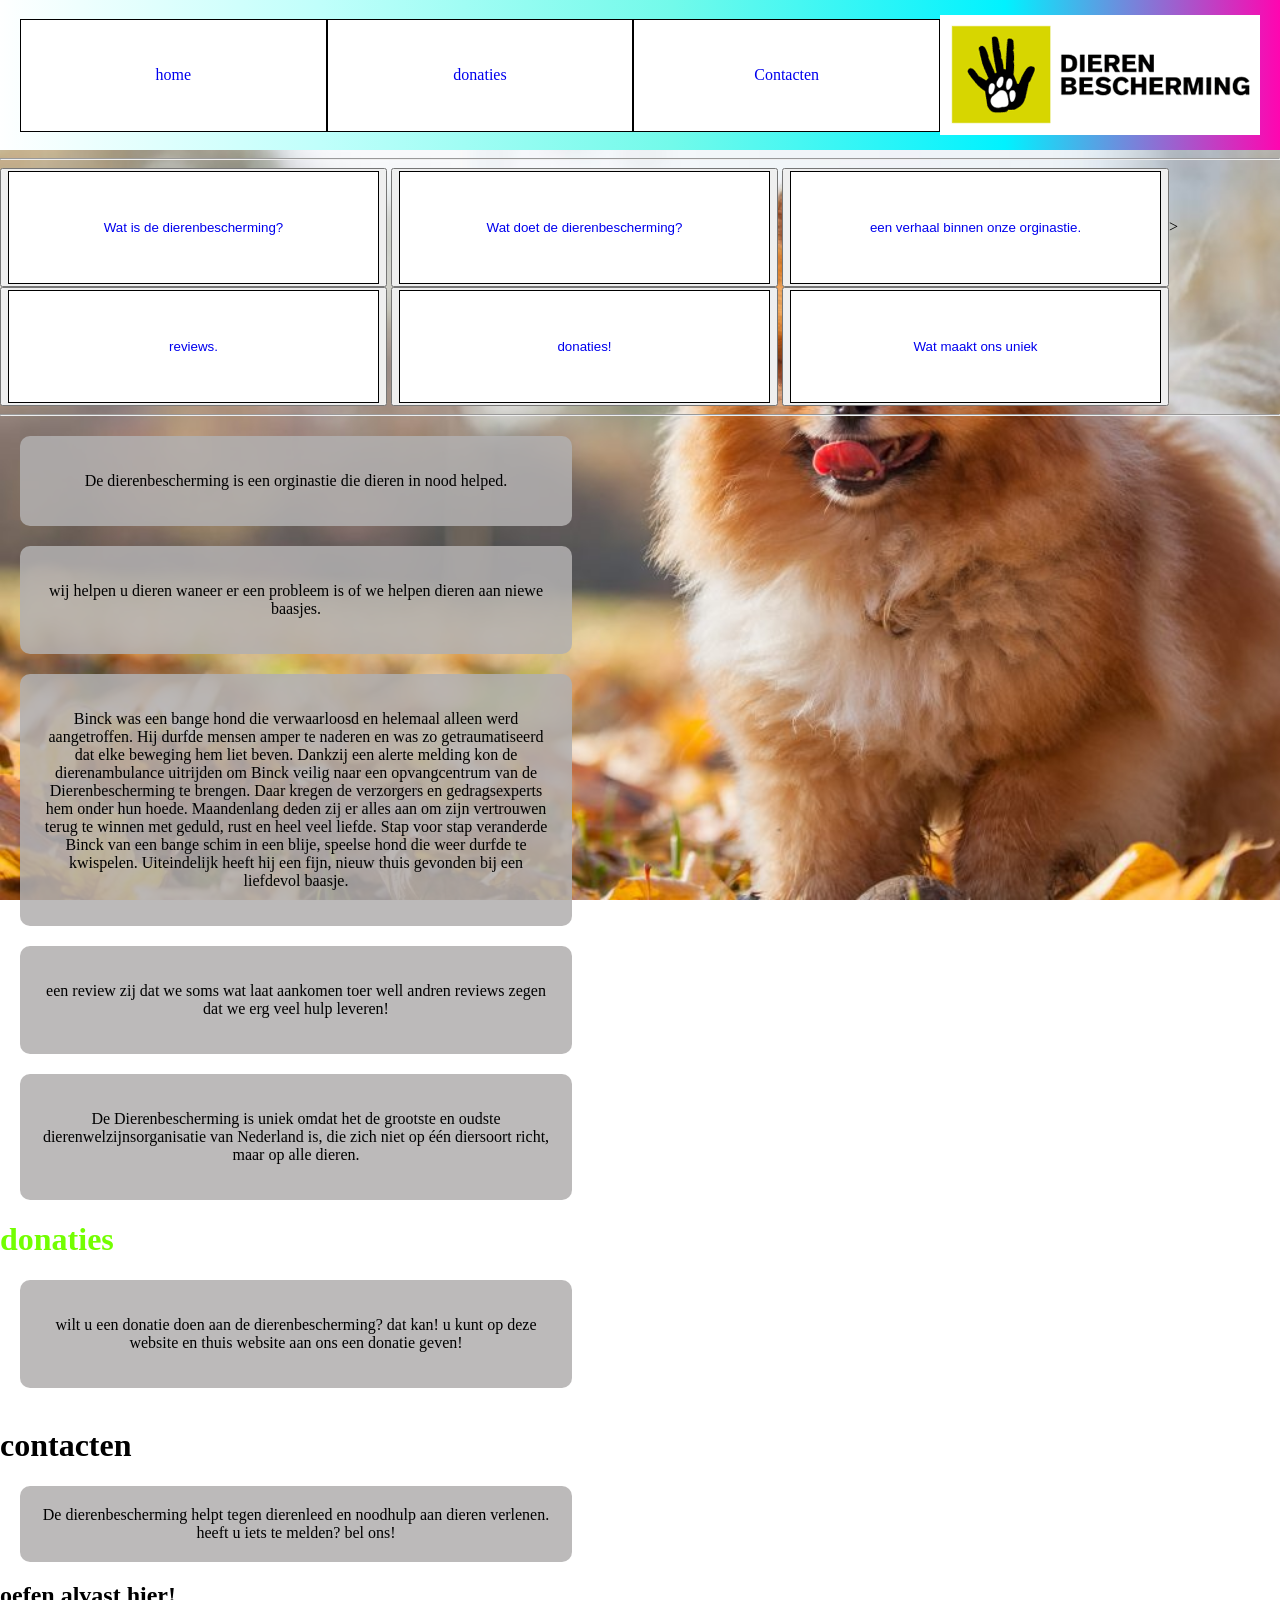
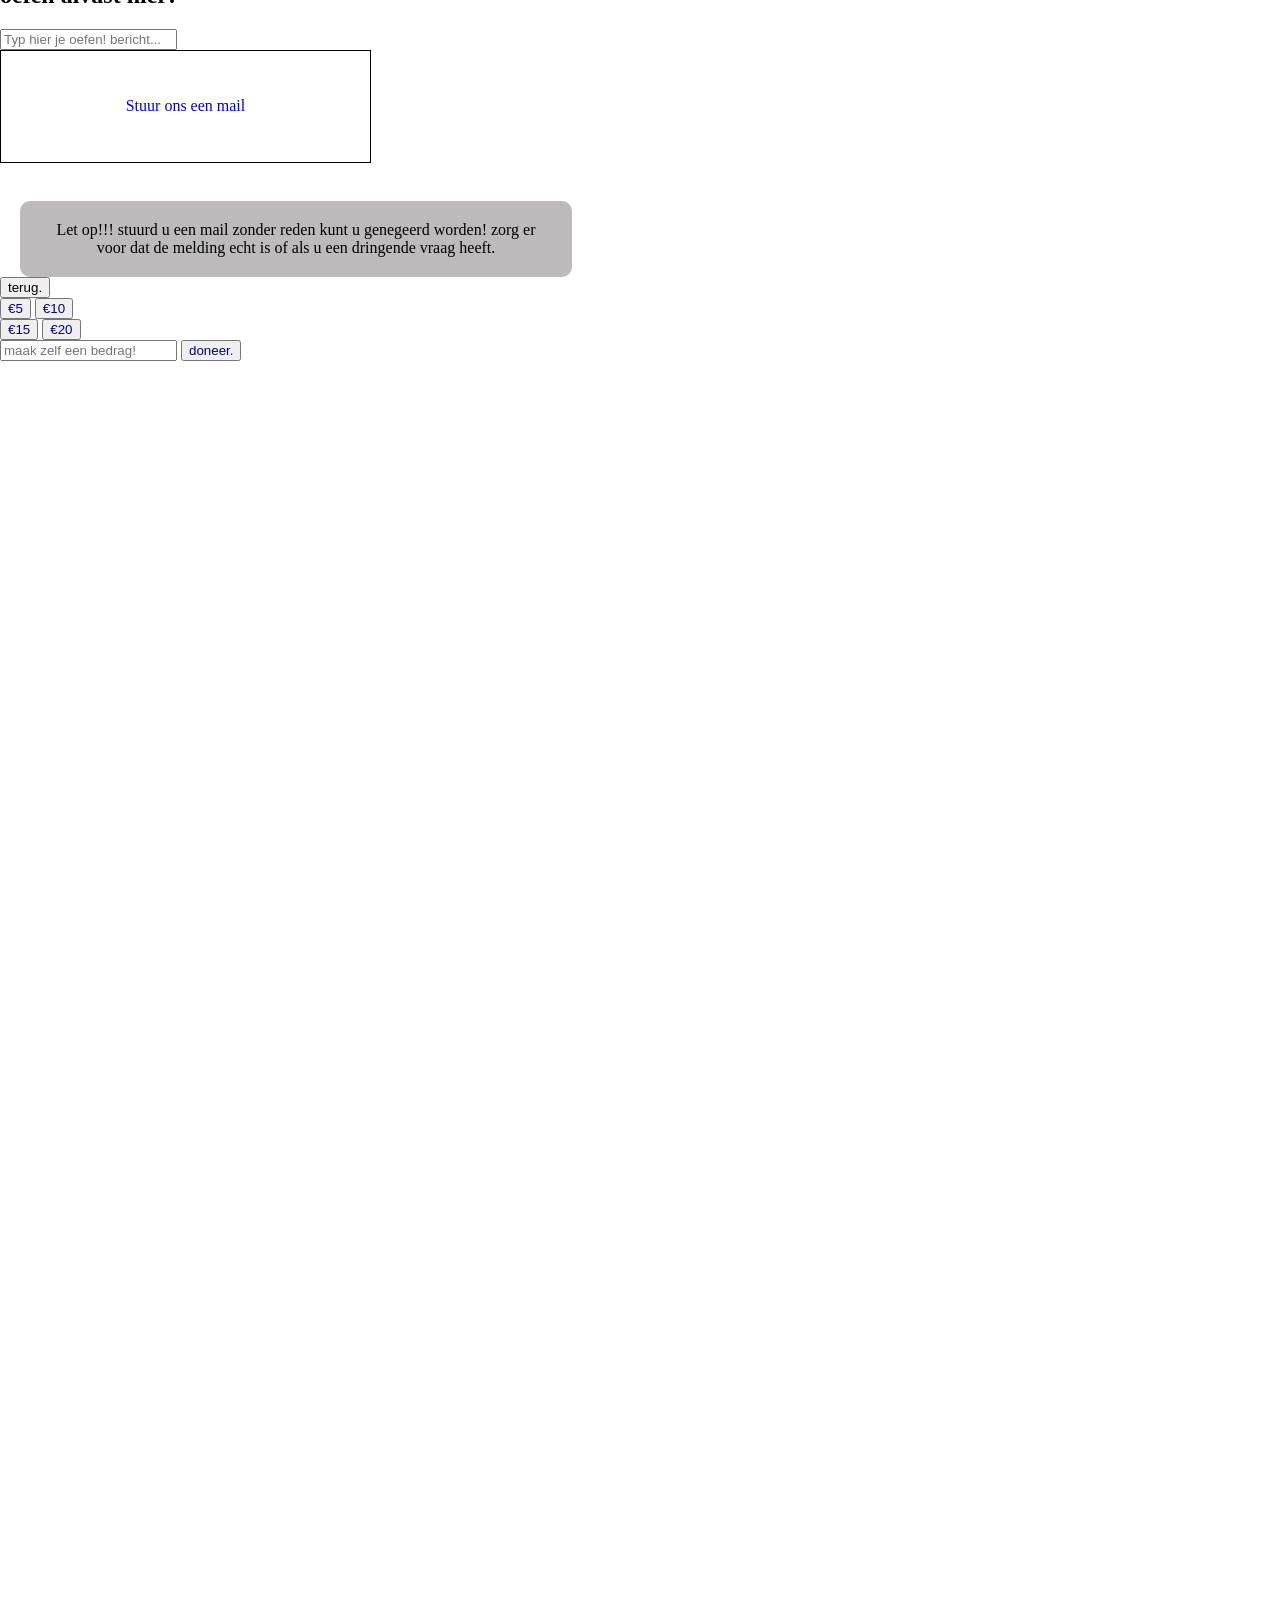
==== index.html @ 6f96d88d "one pager" ====
<!DOCTYPE html>
<html lang="en">

<head>
    <meta charset="UTF-8">
    <meta name="viewport" content="width=device-width, initial-scale=1.0">
    <title>Goededoel</title>
    <link rel="icon" type="image/x-icon" href="/pictures/logotje.jpg">
    <link rel="stylesheet" href="style.css">

</head>



<body>
    <header>

        <div>
            <header class="header_side">
        <a href="index.html">home</a>
        <a href="index3.html">donaties</a>
        <a href="index2.html">Contacten</a>

            <img src="pictures/dierBes.png" alt="een foto van de dierenbescherming">
        </div>
        <hr>
        <button><a href="#item2">Wat is de dierenbescherming?</a></button>
        <button><a href="#item3">Wat doet de dierenbescherming?</a></button>
        <button><a href="#item4">een verhaal binnen onze orginastie.</a></button>>
        <button><a href="#item5">reviews.</a></button>
        <button><a href="#item6">donaties!</a></button>
        <button><a href="#item7">Wat maakt ons uniek</a></button>
    </header>
       
    </header>
        <hr>
        <main>
            <div class="box">
                <p id="item2">De dierenbescherming is een orginastie die dieren in nood helped.
                </p>
            </div>

            <div class="box">
                <p id="item3">wij helpen u dieren waneer er een probleem is of we helpen dieren aan niewe baasjes.
                </p>
            </div>

            <div class="box">
                <p id="item4">Binck was een bange hond die verwaarloosd en helemaal alleen werd aangetroffen. Hij durfde
                    mensen amper te naderen en was zo getraumatiseerd dat elke beweging hem liet beven.
                    Dankzij een alerte melding kon de dierenambulance uitrijden om Binck veilig naar een opvangcentrum
                    van de Dierenbescherming te brengen. Daar kregen de verzorgers en gedragsexperts hem onder hun
                    hoede. Maandenlang deden zij er alles aan om zijn vertrouwen terug te winnen met geduld, rust en
                    heel veel liefde. Stap voor stap veranderde Binck van een bange schim in een blije, speelse hond die
                    weer durfde te kwispelen. Uiteindelijk heeft hij een fijn, nieuw thuis gevonden bij een liefdevol
                    baasje.
                </p>
            </div>

            <div class="box">
                <p id="item5"> een review zij dat we soms wat laat aankomen toer well andren reviews zegen dat we erg
                    veel hulp leveren!
                </p>
            </div>

            <div class="box">
                <p id="item7">De Dierenbescherming is uniek omdat het de grootste en oudste dierenwelzijnsorganisatie
                    van Nederland is, die zich niet op één diersoort richt, maar op alle dieren.
                </p>
            </div>

            <h1 id="item6">donaties</h1>
            <div class="box">
                <p>wilt u een donatie doen aan de dierenbescherming? dat kan! u kunt op deze website en thuis website
                    aan ons een donatie geven!</p>

            </div>
            <br>
               <h1>contacten</h1>
    <div>
        <p class="box">De dierenbescherming helpt tegen dierenleed en noodhulp aan dieren verlenen. heeft u iets te
            melden? bel ons!</p>
    </div>
    <div class="container">
        <h2>oefen alvast hier!</h2>

        <!-- Dit is de box waarin getypt kan worden -->
        <input type="text" id="mijnInput" placeholder="Typ hier je oefen! bericht...">

        <a href="mailto:joukebos003@gmail.com.nl">Stuur ons een mail</a>
        <br>
        <div>
            <p class="box">Let op!!! stuurd u een mail zonder reden kunt u genegeerd worden! zorg er voor dat de melding
                echt is of als u een dringende vraag heeft.</p>
        </div>
        <button onclick="window.location.href='index.html'">
            terug.
        </button>
    <br>
            <div>
                <button id="button6" onclick="window.location.href='index3.html'">
                    €5
                </button>
                <button id="button6" onclick="window.location.href='index3.html'">
                    €10
                </button>
                <br>
                <button id="button6" onclick="window.location.href='index3.html'">
                    €15
                </button>
                <button id="button6" onclick="window.location.href='index3.html'">
                    €20
                </button>
                <br>
                <input type="text" id="mijnInput" placeholder="maak zelf een bedrag!">
                <button id="button6" onclick="window.location.href='index3.html'">
                    doneer.
                </button>
            </div>
            
        </main>

        <footer>
            
        </footer>
</body>

</html>
---- style.css ----
#item1 {
    color: rgba(48, 146, 232, 0.647);
}

html {
    scroll-behavior: smooth;
    scroll-margin-top: 1500px;

}

body {
    margin: 0;
    min-height: 250vh;
    background-image: url('pictures/achtergrond.jpg');
    background-repeat: no-repeat;
    background-attachment: fixed;
    background-size: cover;
}


#b2 {
    color: rosybrown
}

.highlight {
    background-color: rgb(187, 187, 92);
    color: (48, 146, 232, 0.647);
}

.box {
    width: 40%;
    height: 2%;
    background-color: rgba(178, 176, 176, 0.866);
    padding: 20px;
    margin: 20px 20px 0px 20px;
    text-align: center;
    border-radius: 10px
}



a {
    text-decoration: none;
}

a:visited {
    color: black;
}

#item2 {
    color: rgb(0, 0, 0);
}

#item2 {
    text-decoration: none;
}

item2:visited {
    color: black;
}

#wat_is {
    color: black;
}

#item3 {
    color: black;
}

#item3 {
    text-decoration: none;
}

item3:visited {
    color: black;
}

#item4 {
    color: black;
}

#item4 {
    text-decoration: none;
}

item4:visited {
    color: black;
}

#item5 {
    color: black;
}

#item5 {
    text-decoration: none;
}

item5:visited {
    color: black;
}

#item6 {
    color: rgb(115, 255, 0);
}

#item6 {
    text-decoration: none;
}

item6:visited {
    color: rgb(3, 3, 3);
}

#button6 {
    color: rgb(3, 1, 134);
}

#button6 {
    text-decoration: none;
}

button6:visited {
    color: rgb(94, 168, 20);
}

#item7 {
    color: black;
}

#item7 {
    text-decoration: none;
}

item7:visited {
    color: black;
}

html {
    scroll-behavior: smooth;
    scroll-margin-top: 1500px;

}

a {
    display: flex;
    width: 349px;
    height: 91px;
    padding: 10px 10px;
    flex-direction: column;
    justify-content: center;
    align-items: center;
    gap: 10px;
    border: 1px solid #000;
    background: #FFF;
}

body {
    margin: 0;
    min-height: 400vh;
}

button:hover {
    background-color: yellow;
}


.box2 {
    width: 20%;
    height: 2%;
    background-color: rgba(178, 176, 176, 0.866);
    padding: 20px;
    margin: 20px 20px 0px 20px;
    text-align: center;
    border-radius: 10px
}

#donatie1 {
    color: rgb(0, 0, 0);
}

#donatie1 {
    text-decoration: none;
}

donatie1:visited {
    color: black;
}

.header_side {
  background: linear-gradient(90deg, #feffff 0%, #c0fffb 25%, #72faea 52.52%, #00f2ff 78.52%, #ff05b0 100%);
  padding: 15px 20px;
  display: flex;
  justify-content: space-between;
  align-items: center;
}
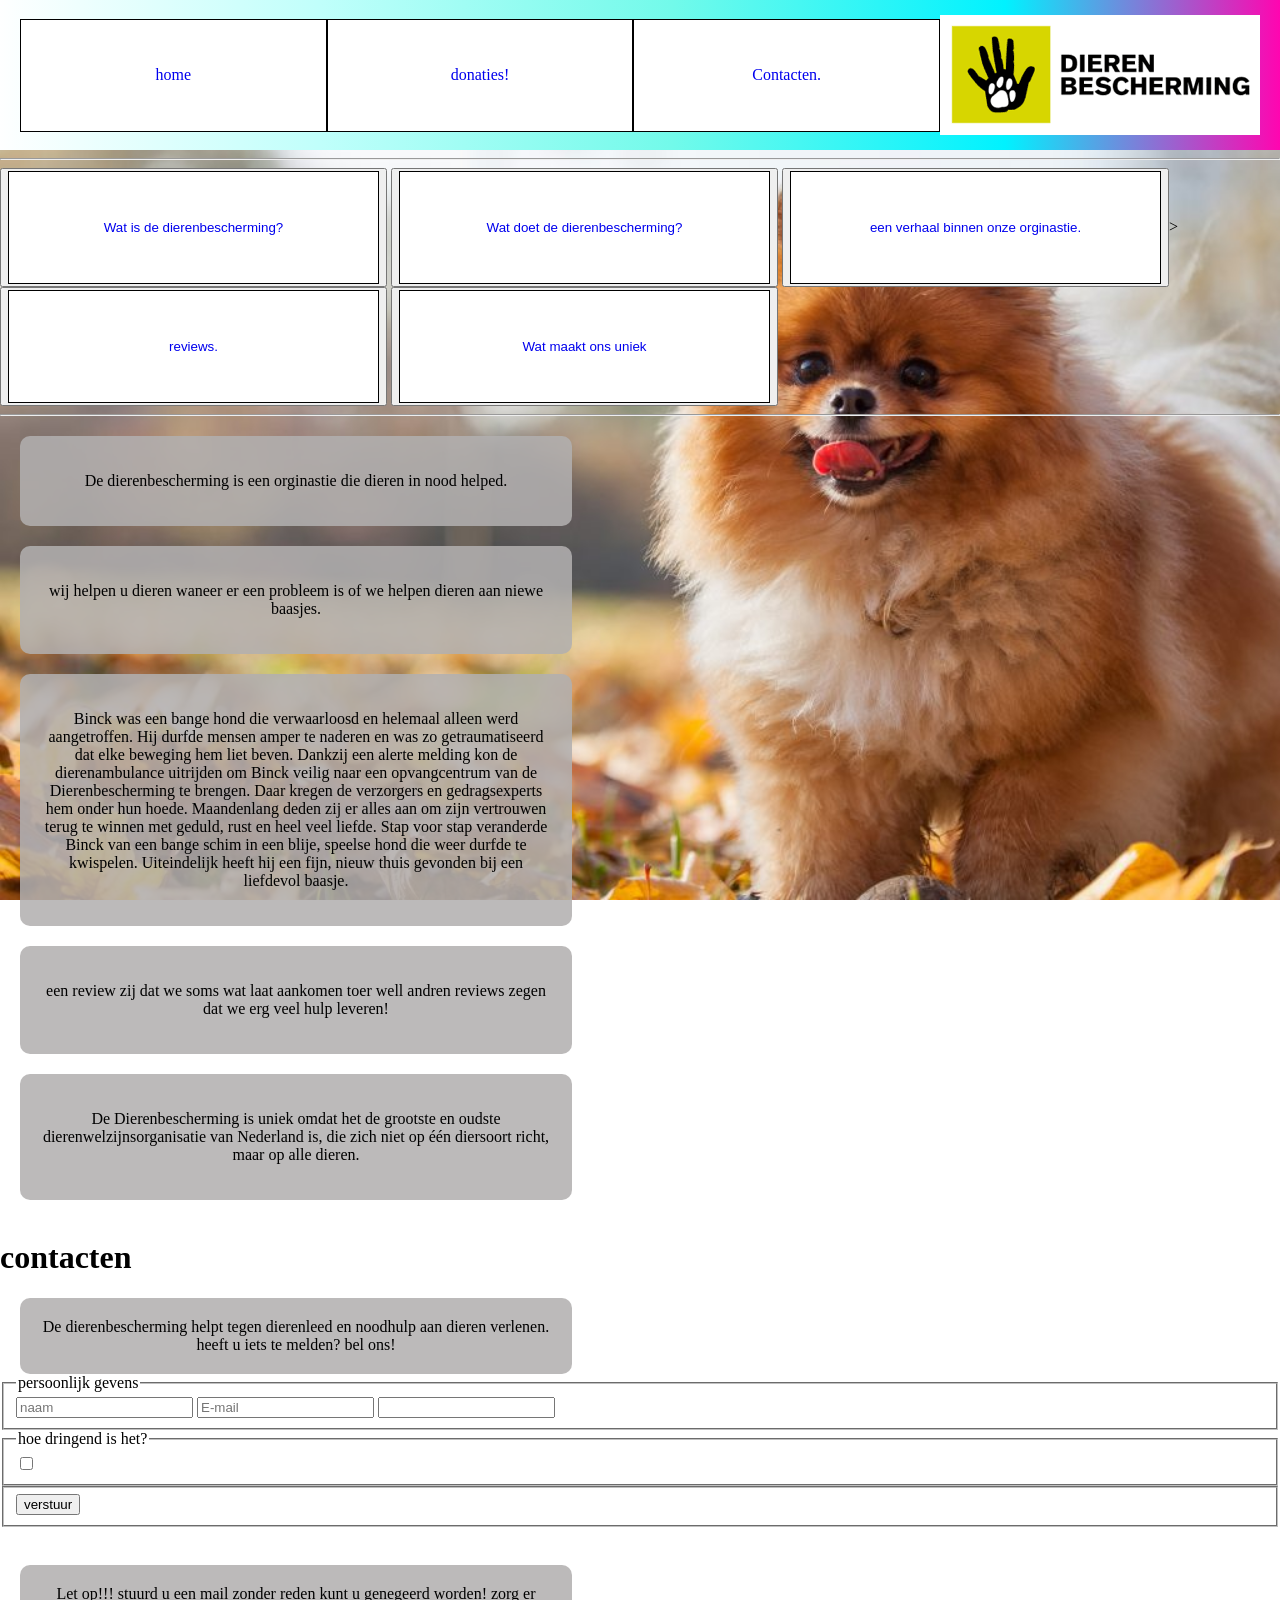
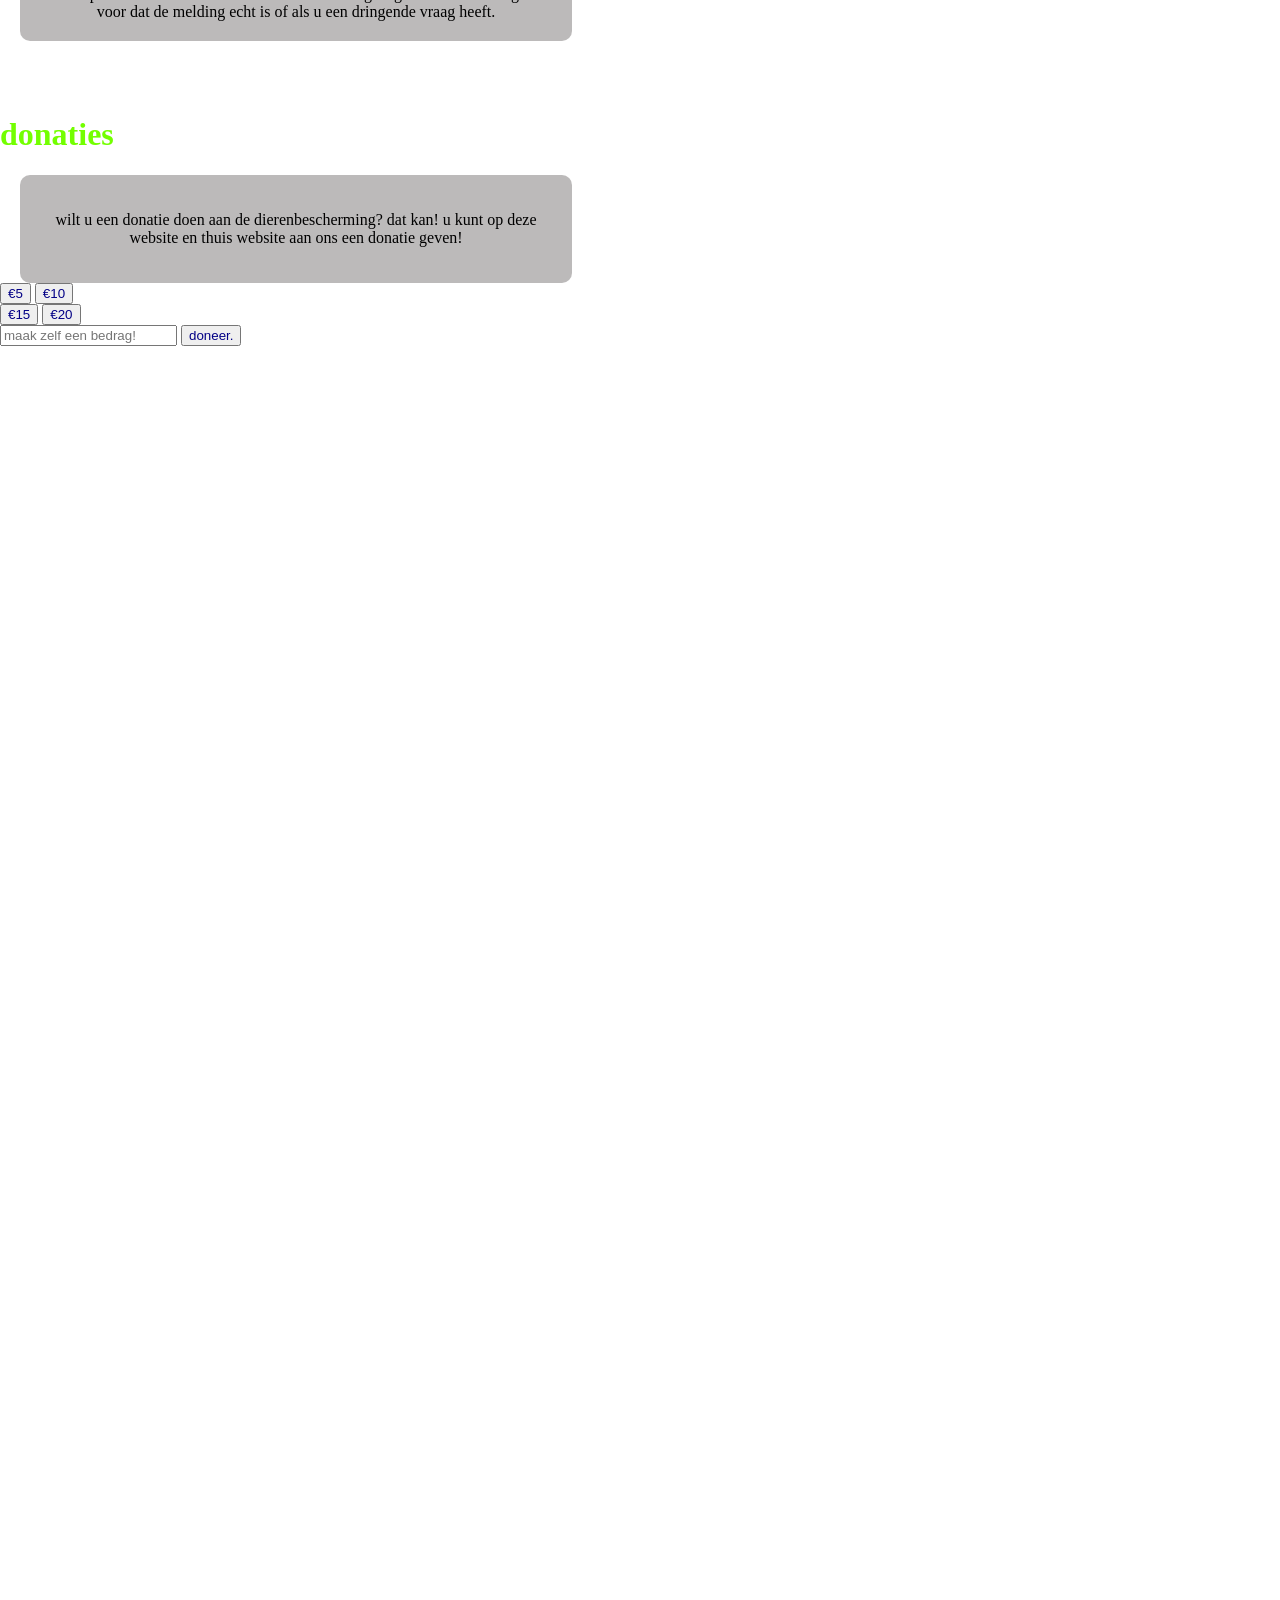
==== commit 67014ba5: "one pager met conacten goed" ====
--- a/index.html
+++ b/index.html
@@ -18,8 +18,8 @@
         <div>
             <header class="header_side">
         <a href="index.html">home</a>
-        <a href="index3.html">donaties</a>
-        <a href="index2.html">Contacten</a>
+     <a href="#item6">donaties!</a>
+           <a href="#item8">Contacten.</a>
 
             <img src="pictures/dierBes.png" alt="een foto van de dierenbescherming">
         </div>
@@ -28,7 +28,8 @@
         <button><a href="#item3">Wat doet de dierenbescherming?</a></button>
         <button><a href="#item4">een verhaal binnen onze orginastie.</a></button>>
         <button><a href="#item5">reviews.</a></button>
-        <button><a href="#item6">donaties!</a></button>
+  
+       
         <button><a href="#item7">Wat maakt ons uniek</a></button>
     </header>
        
@@ -69,34 +70,46 @@
                 </p>
             </div>
 
-            <h1 id="item6">donaties</h1>
-            <div class="box">
-                <p>wilt u een donatie doen aan de dierenbescherming? dat kan! u kunt op deze website en thuis website
-                    aan ons een donatie geven!</p>
-
-            </div>
+  
             <br>
                <h1>contacten</h1>
     <div>
         <p class="box">De dierenbescherming helpt tegen dierenleed en noodhulp aan dieren verlenen. heeft u iets te
             melden? bel ons!</p>
     </div>
-    <div class="container">
-        <h2>oefen alvast hier!</h2>
 
         <!-- Dit is de box waarin getypt kan worden -->
-        <input type="text" id="mijnInput" placeholder="Typ hier je oefen! bericht...">
-
-        <a href="mailto:joukebos003@gmail.com.nl">Stuur ons een mail</a>
+       <form action="2010joukebos@gmail.com" method="post">
+            <fieldset id="item8">
+                <legend>persoonlijk gevens</legend>
+                <label for="name"></label>
+                <input type="name" name="username" placeholder="naam" required>
+            <input type="email" name="email" placeholder="E-mail" required>
+                 <input type="text">
+            </fieldset>
+            <fieldset>
+                <legend>hoe dringend is het?</legend>
+                <input type="checkbox">
+            </fieldset>
+            <fieldset>
+            <input type="submit" value="verstuur">
+            </fieldset>
+        </form>
         <br>
         <div>
             <p class="box">Let op!!! stuurd u een mail zonder reden kunt u genegeerd worden! zorg er voor dat de melding
                 echt is of als u een dringende vraag heeft.</p>
         </div>
-        <button onclick="window.location.href='index.html'">
-            terug.
-        </button>
     <br>
+    <br>
+    <br>
+
+              <h1 id="item6">donaties</h1>
+            <div class="box">
+                <p>wilt u een donatie doen aan de dierenbescherming? dat kan! u kunt op deze website en thuis website
+                    aan ons een donatie geven!</p>
+
+            </div>
             <div>
                 <button id="button6" onclick="window.location.href='index3.html'">
                     €5
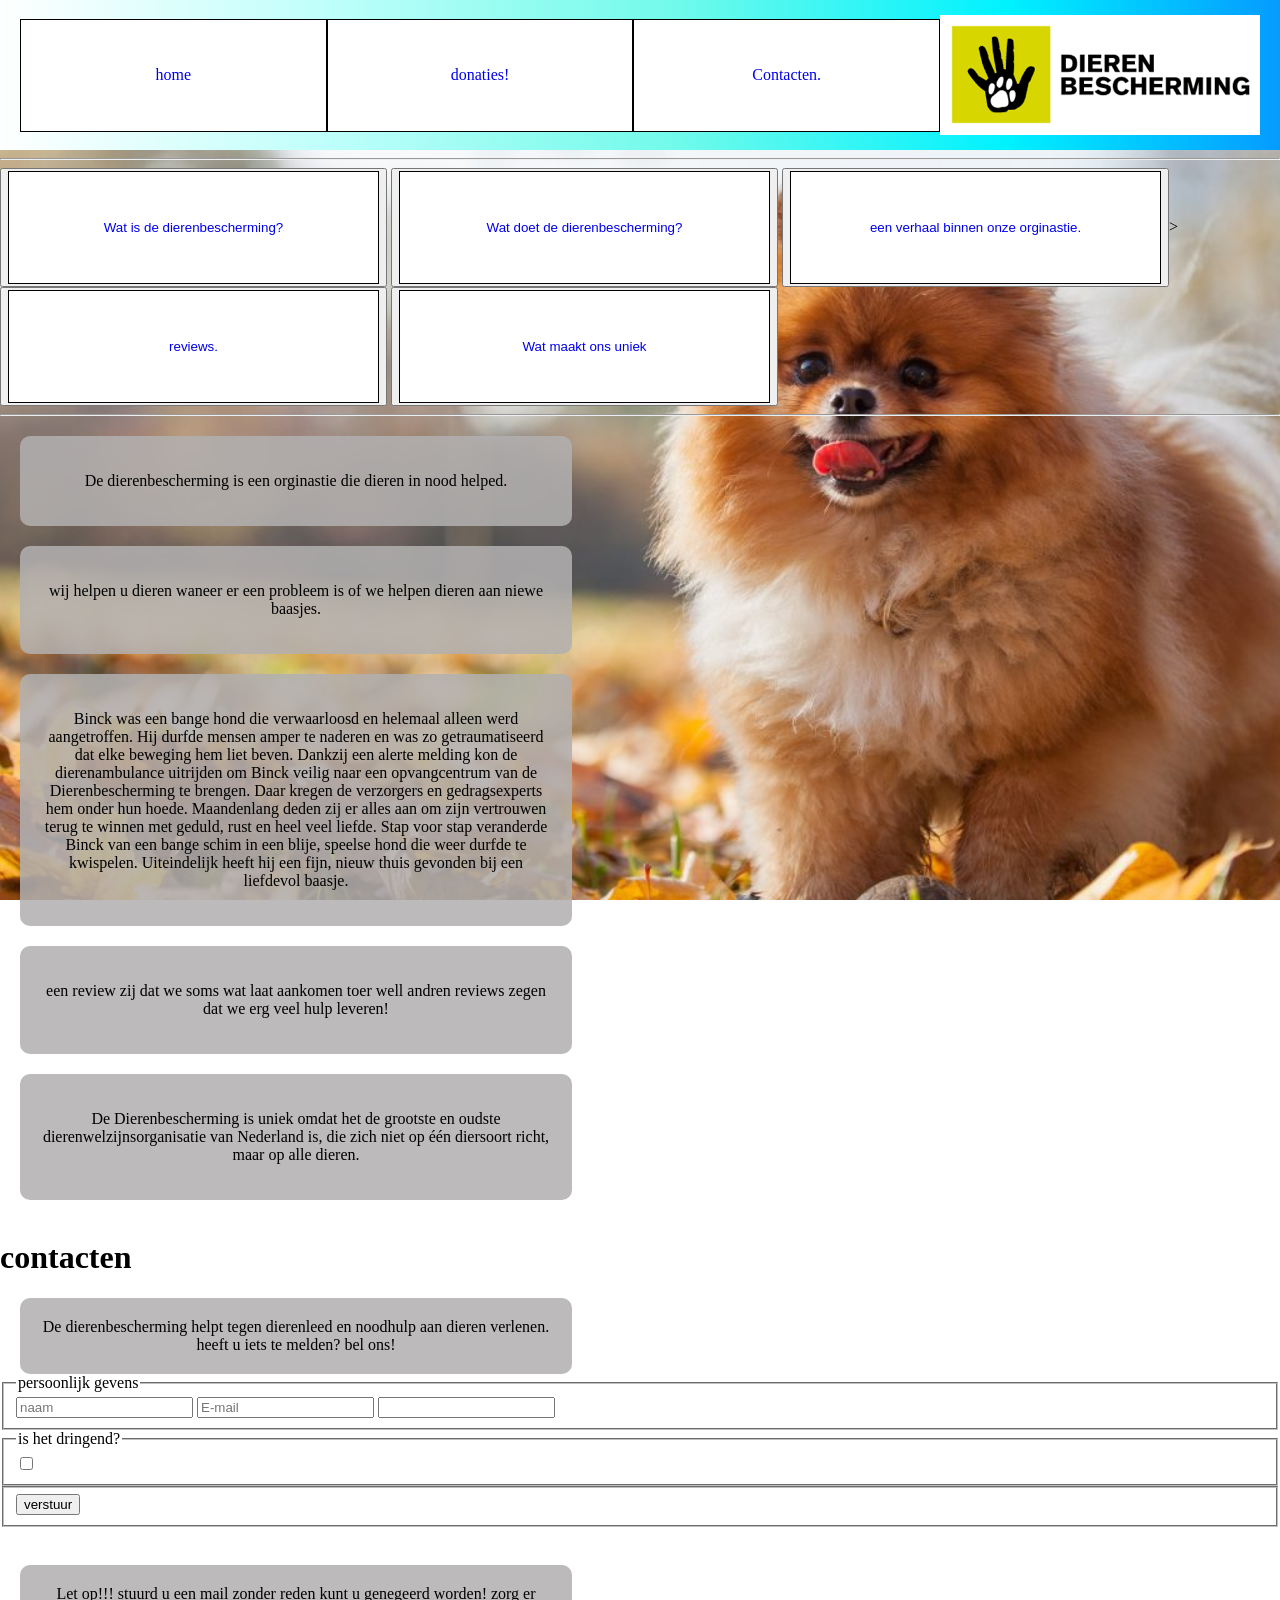
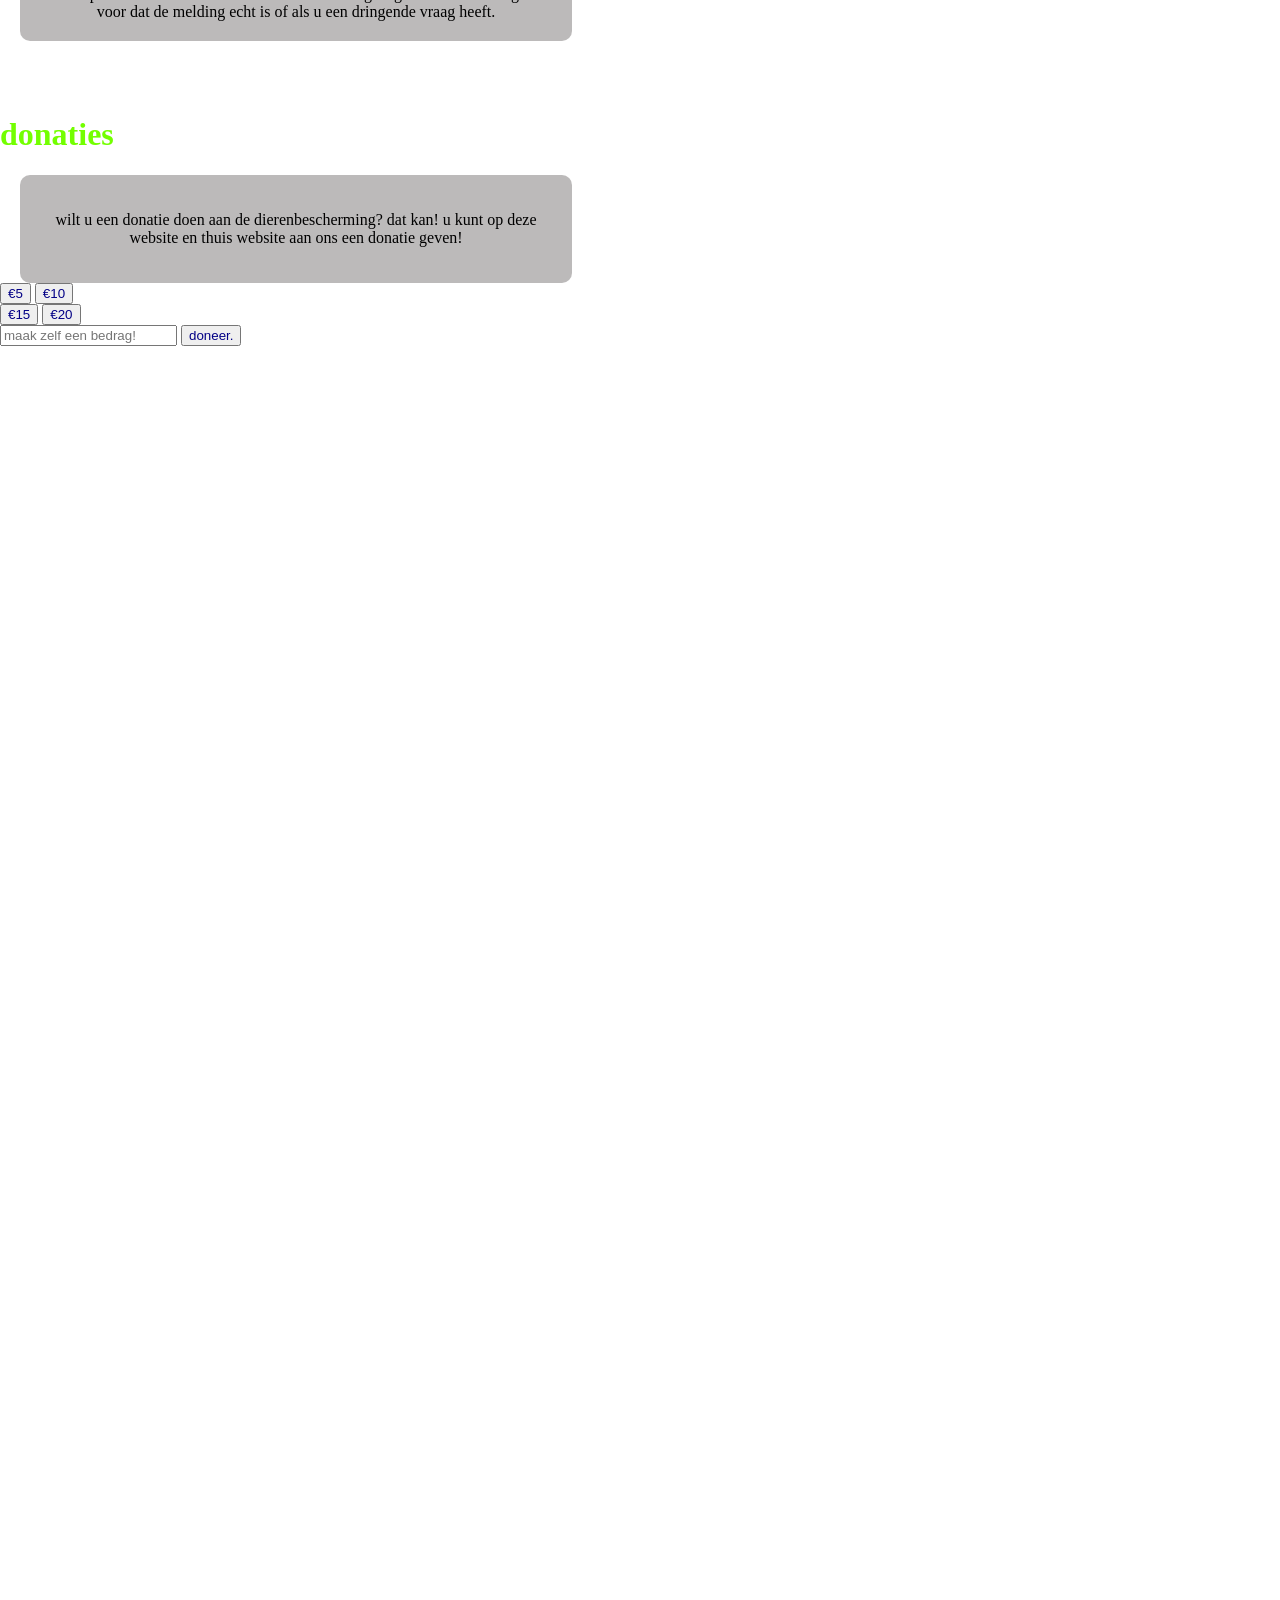
==== commit 49e5ed45: "One pager fixed dat je naar contacen kan na doneren" ====
--- a/index.html
+++ b/index.html
@@ -88,7 +88,7 @@
                  <input type="text">
             </fieldset>
             <fieldset>
-                <legend>hoe dringend is het?</legend>
+                <legend>is het dringend?</legend>
                 <input type="checkbox">
             </fieldset>
             <fieldset>
--- a/style.css
+++ b/style.css
@@ -187,7 +187,7 @@
 }
 
 .header_side {
-  background: linear-gradient(90deg, #feffff 0%, #c0fffb 25%, #72faea 52.52%, #00f2ff 78.52%, #ff05b0 100%);
+  background: linear-gradient(90deg, #feffff 0%, #c0fffb 25%, #72faea 52.52%, #00f2ff 78.52%, #059bff 100%);
   padding: 15px 20px;
   display: flex;
   justify-content: space-between;
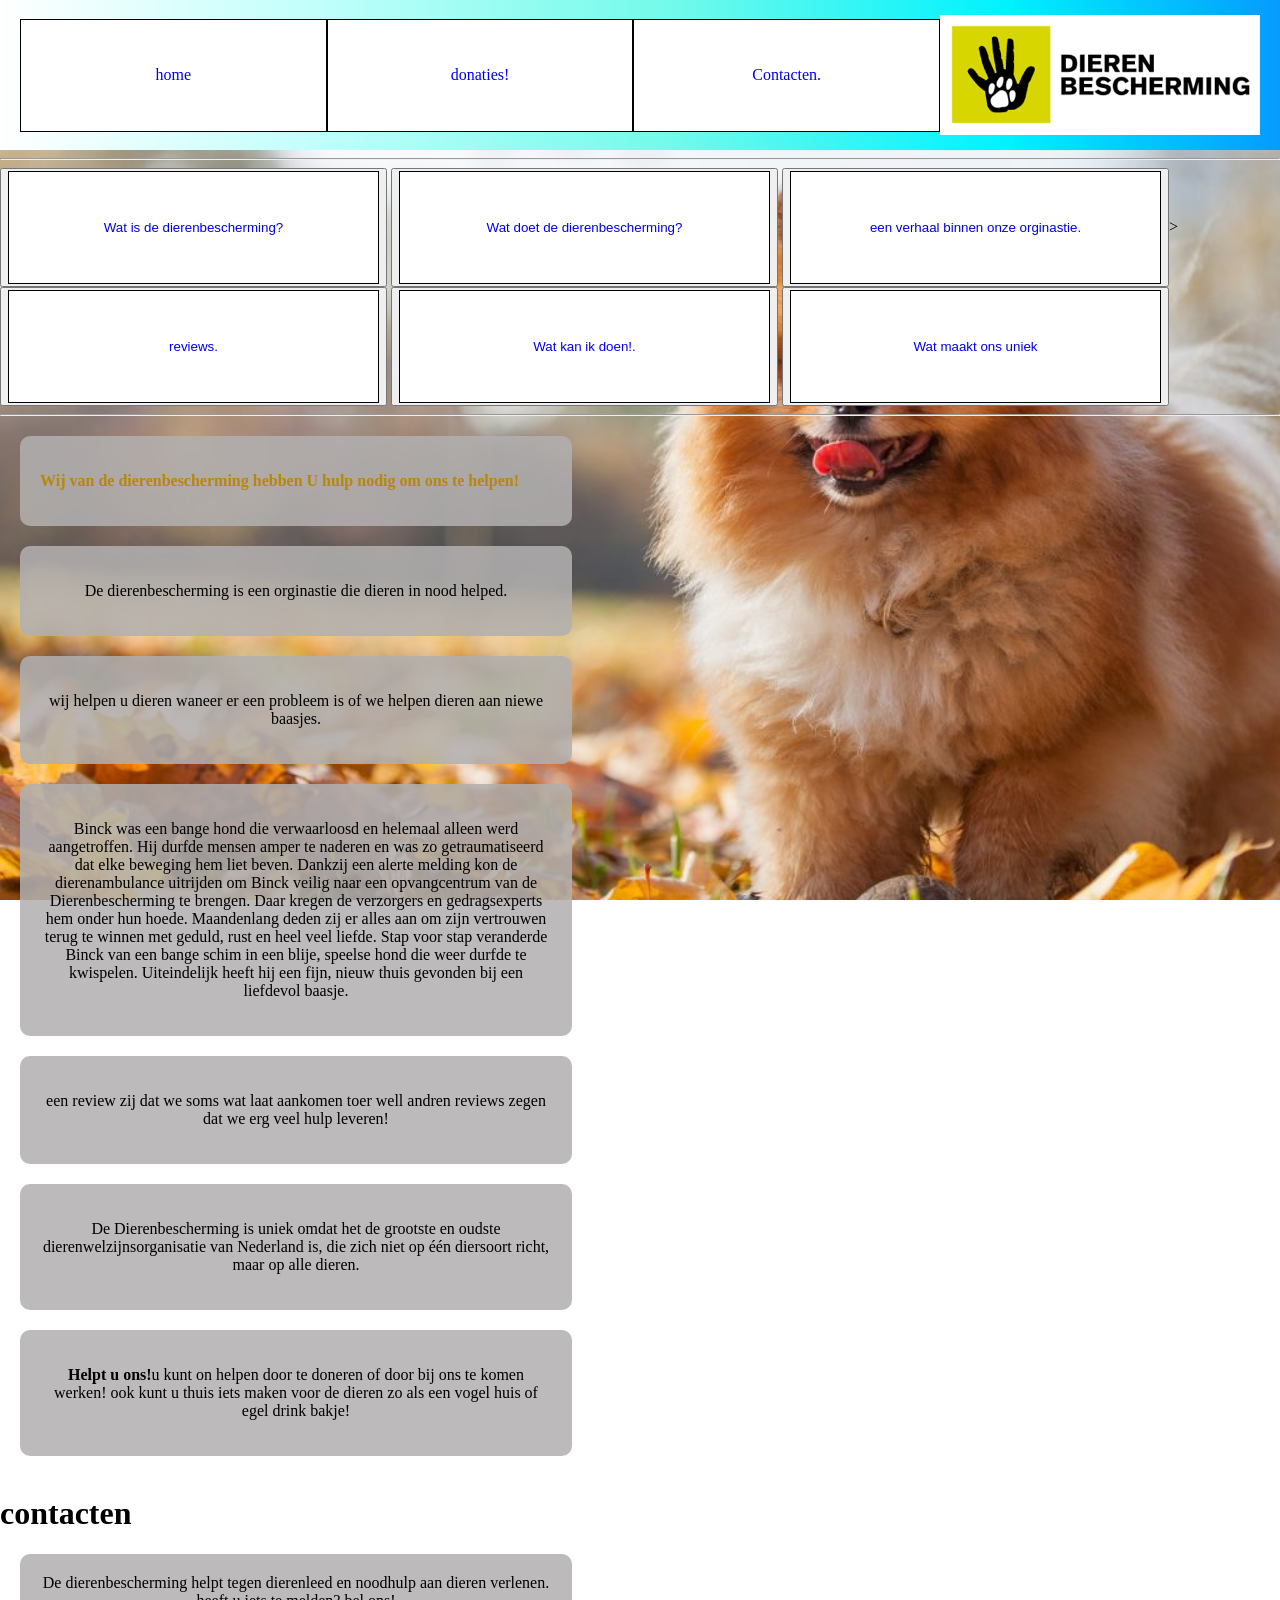
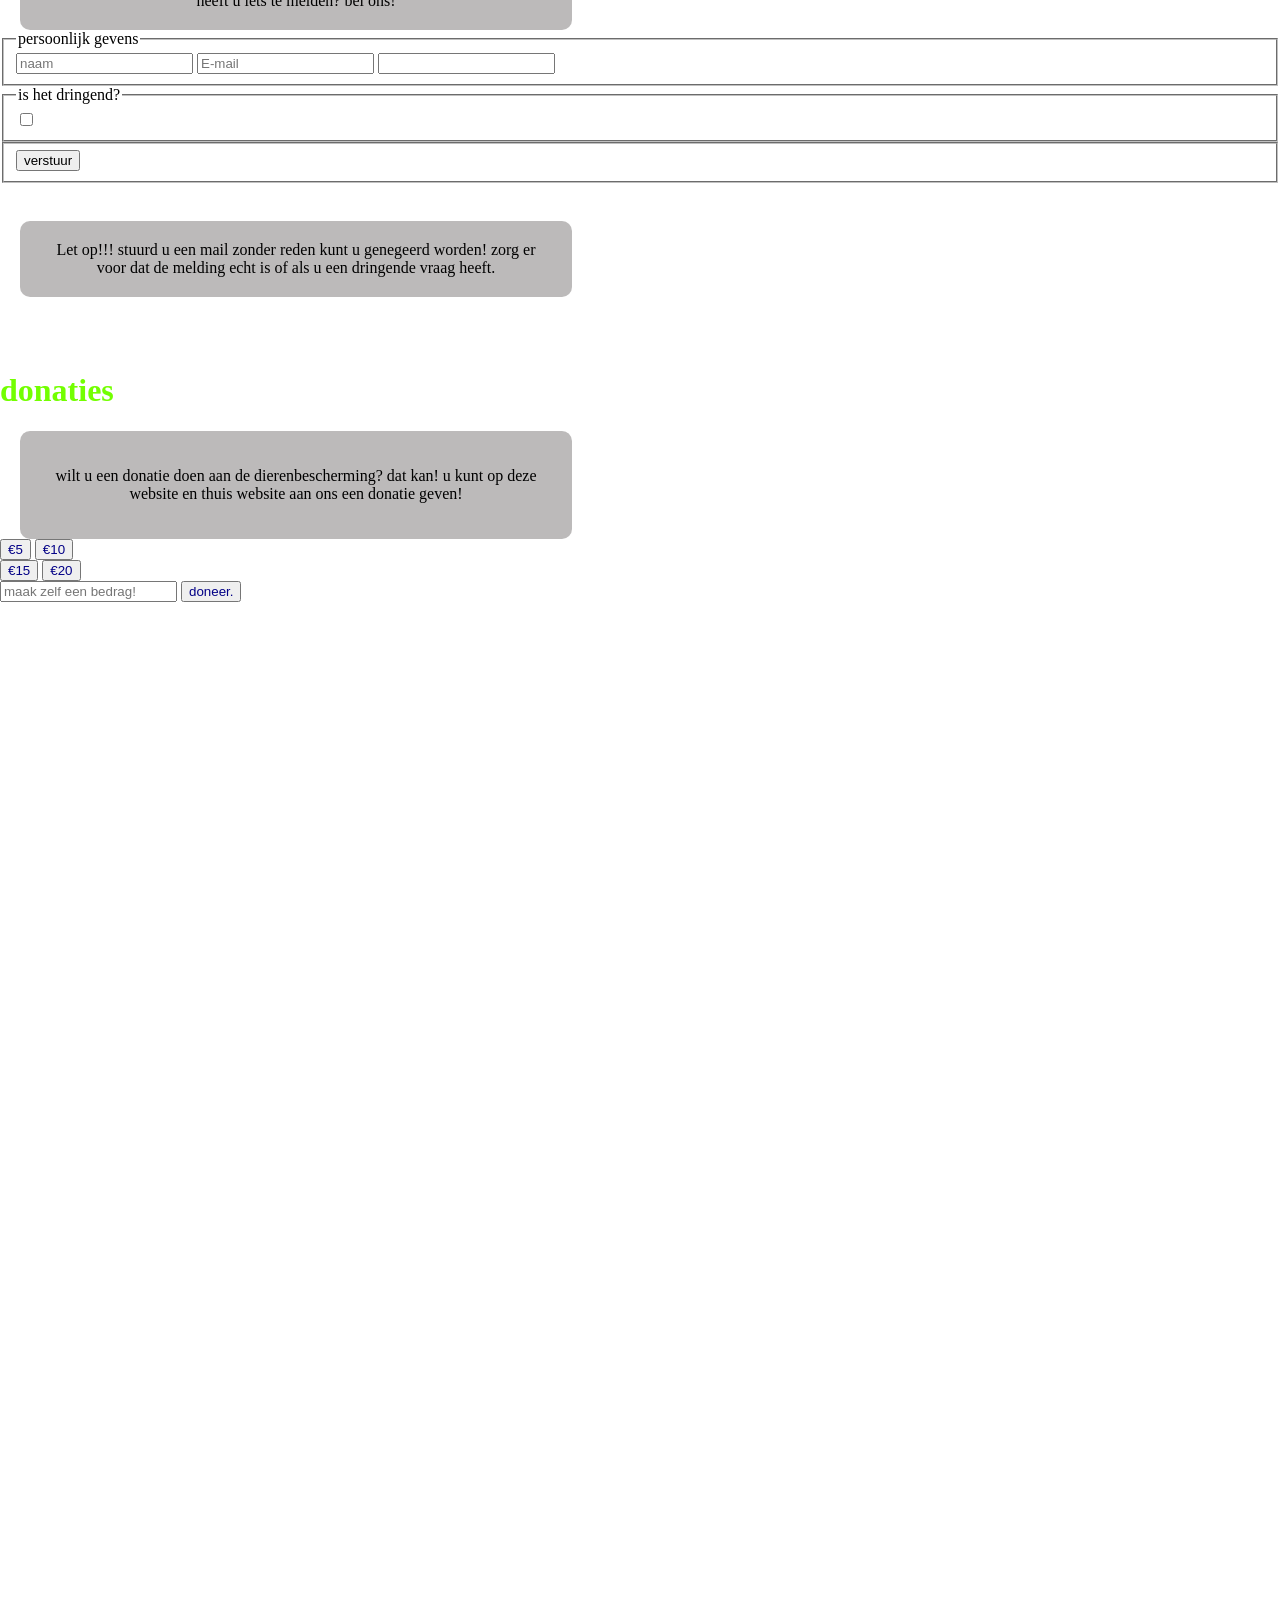
==== commit e98a4346: "meer inof over hoe iemand kan helpen" ====
--- a/index.html
+++ b/index.html
@@ -28,14 +28,19 @@
         <button><a href="#item3">Wat doet de dierenbescherming?</a></button>
         <button><a href="#item4">een verhaal binnen onze orginastie.</a></button>>
         <button><a href="#item5">reviews.</a></button>
-  
+         <button><a href="#item8">Wat kan ik doen!.</a></button>
        
         <button><a href="#item7">Wat maakt ons uniek</a></button>
     </header>
        
-    </header>
         <hr>
         <main>
+
+    <div class="box">
+                <p id="call_to_action"> <strong>Wij van de dierenbescherming hebben U hulp nodig om ons te helpen!</strong>
+                </p>
+            </div>
+
             <div class="box">
                 <p id="item2">De dierenbescherming is een orginastie die dieren in nood helped.
                 </p>
@@ -67,6 +72,11 @@
             <div class="box">
                 <p id="item7">De Dierenbescherming is uniek omdat het de grootste en oudste dierenwelzijnsorganisatie
                     van Nederland is, die zich niet op één diersoort richt, maar op alle dieren.
+                </p>
+            </div>
+
+            <div class="box">
+                <p id="item8"> <strong>Helpt u ons!</strong>u kunt on helpen door te doneren of door bij ons te komen werken! ook kunt u thuis iets maken voor de dieren zo als een vogel huis of egel drink bakje!
                 </p>
             </div>
 
--- a/style.css
+++ b/style.css
@@ -192,4 +192,11 @@
   display: flex;
   justify-content: space-between;
   align-items: center;
+}
+
+#call_to_action{
+    color: darkgoldenrod;
+    text-align: center;
+    display: flex;
+    align-items: center;
 }
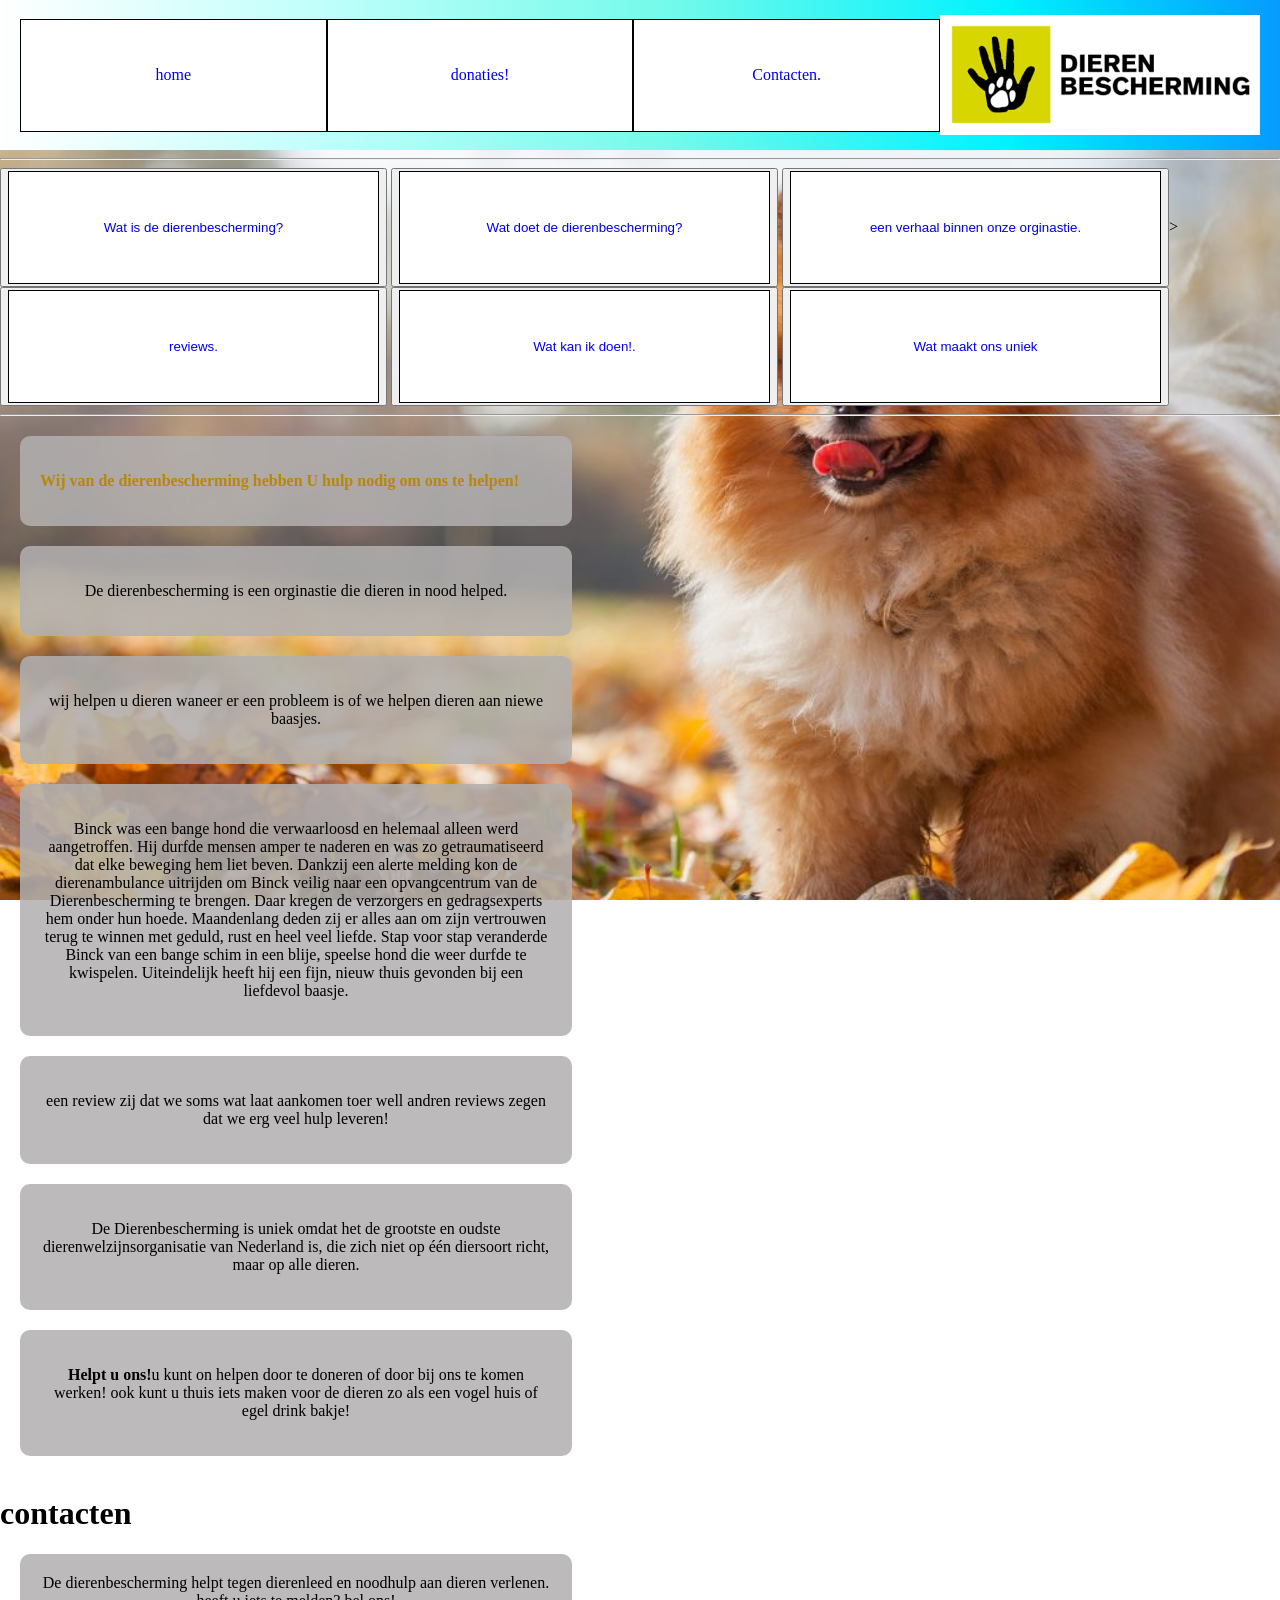
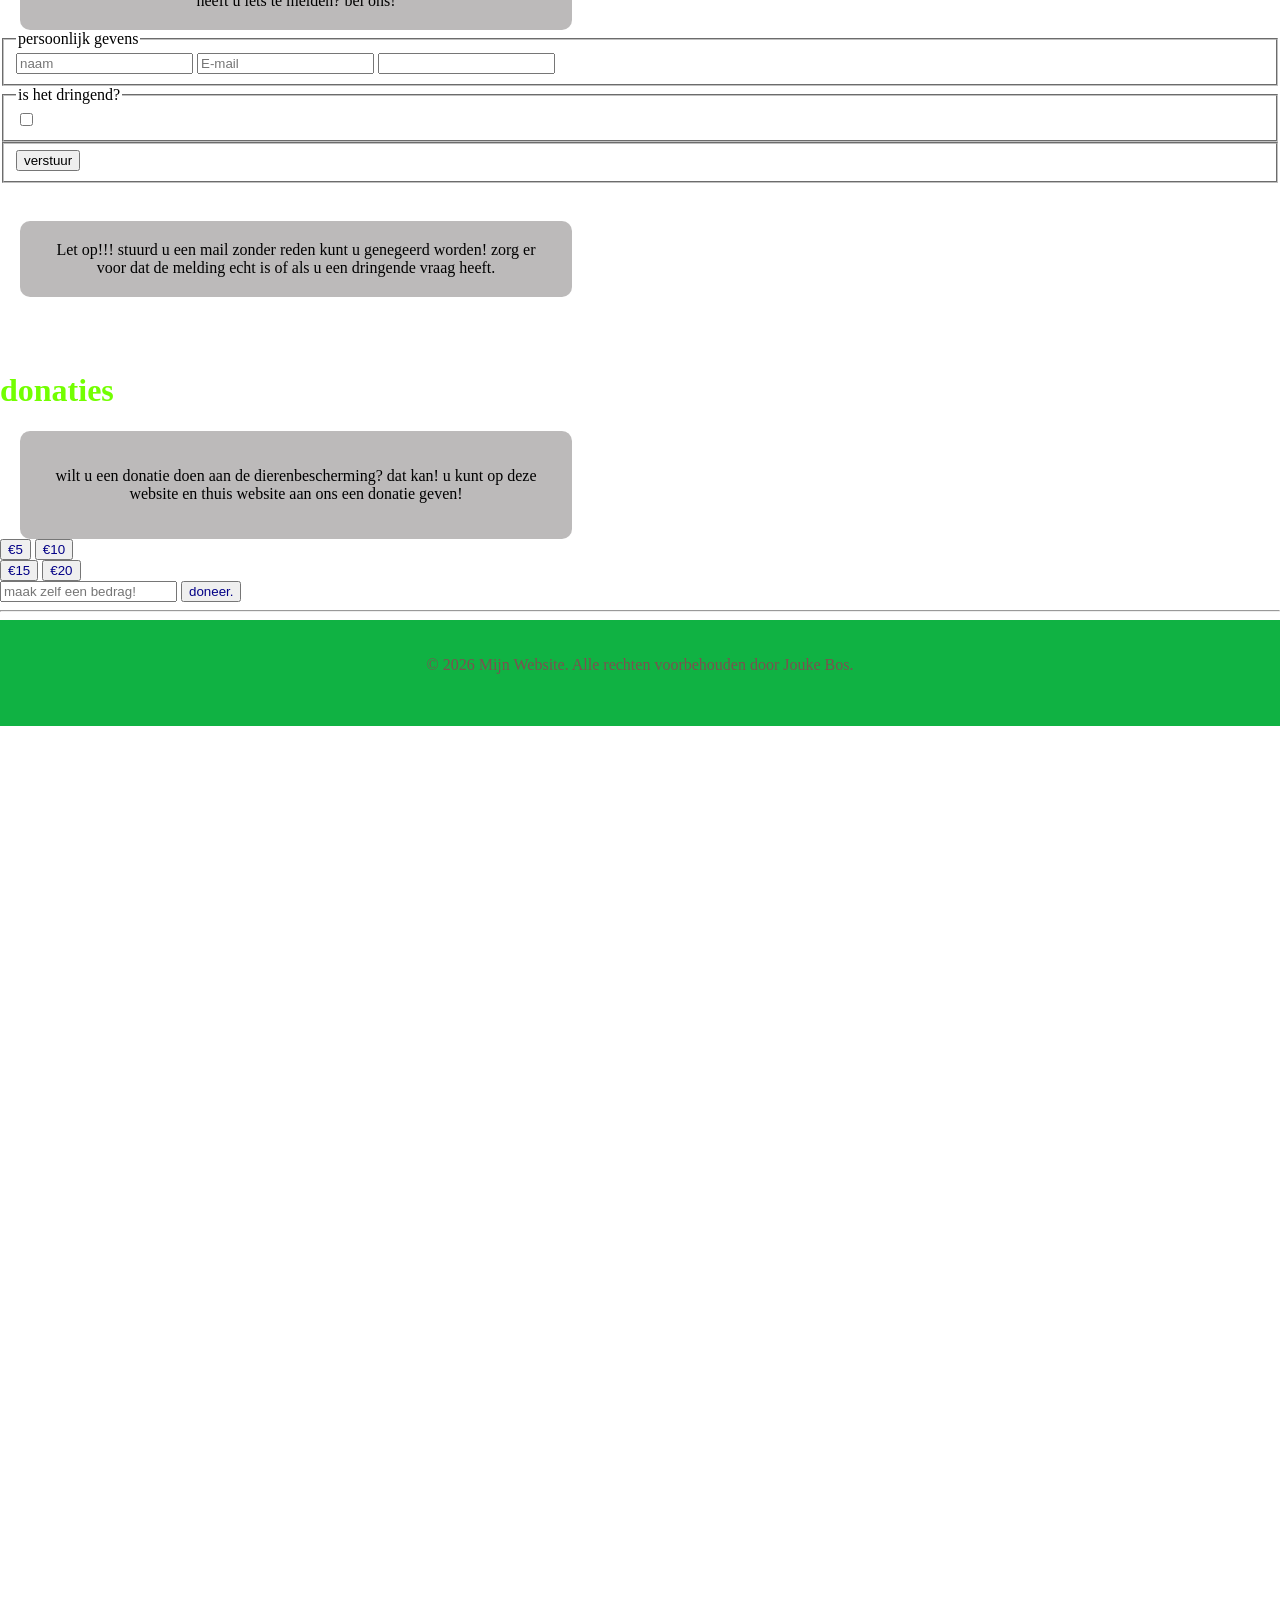
==== commit e19fa7e7: "footer" ====
--- a/index.html
+++ b/index.html
@@ -143,9 +143,17 @@
             
         </main>
 
-        <footer>
-            
-        </footer>
+
+        <hr>
+
+      <footer class="site-footer">
+  <div class="footer-content">
+    <p>&copy; 2026 Mijn Website. Alle rechten voorbehouden door Jouke Bos.</p>
+    <ul class="footer-links">
+    </ul>
+  </div>
+</footer>
+
 </body>
 
 </html>
--- a/style.css
+++ b/style.css
@@ -199,4 +199,31 @@
     text-align: center;
     display: flex;
     align-items: center;
-}+}
+
+
+.site-footer {
+  background-color: #10b243;
+  color: #7c5050;
+  padding: 20px 0;
+  text-align: center;
+  margin-top: auto; /* Handig bij Flexbox voor een sticky footer */
+}
+
+.site-footer a {
+  color: #f0f0f0;
+  text-decoration: none;
+}
+
+.site-footer a:hover {
+  text-decoration: underline;
+}
+
+.footer-links {
+  list-style: none;
+  padding: 0;
+  display: flex;
+  justify-content: center;
+  gap: 15px;
+  margin-top: 10px;
+}
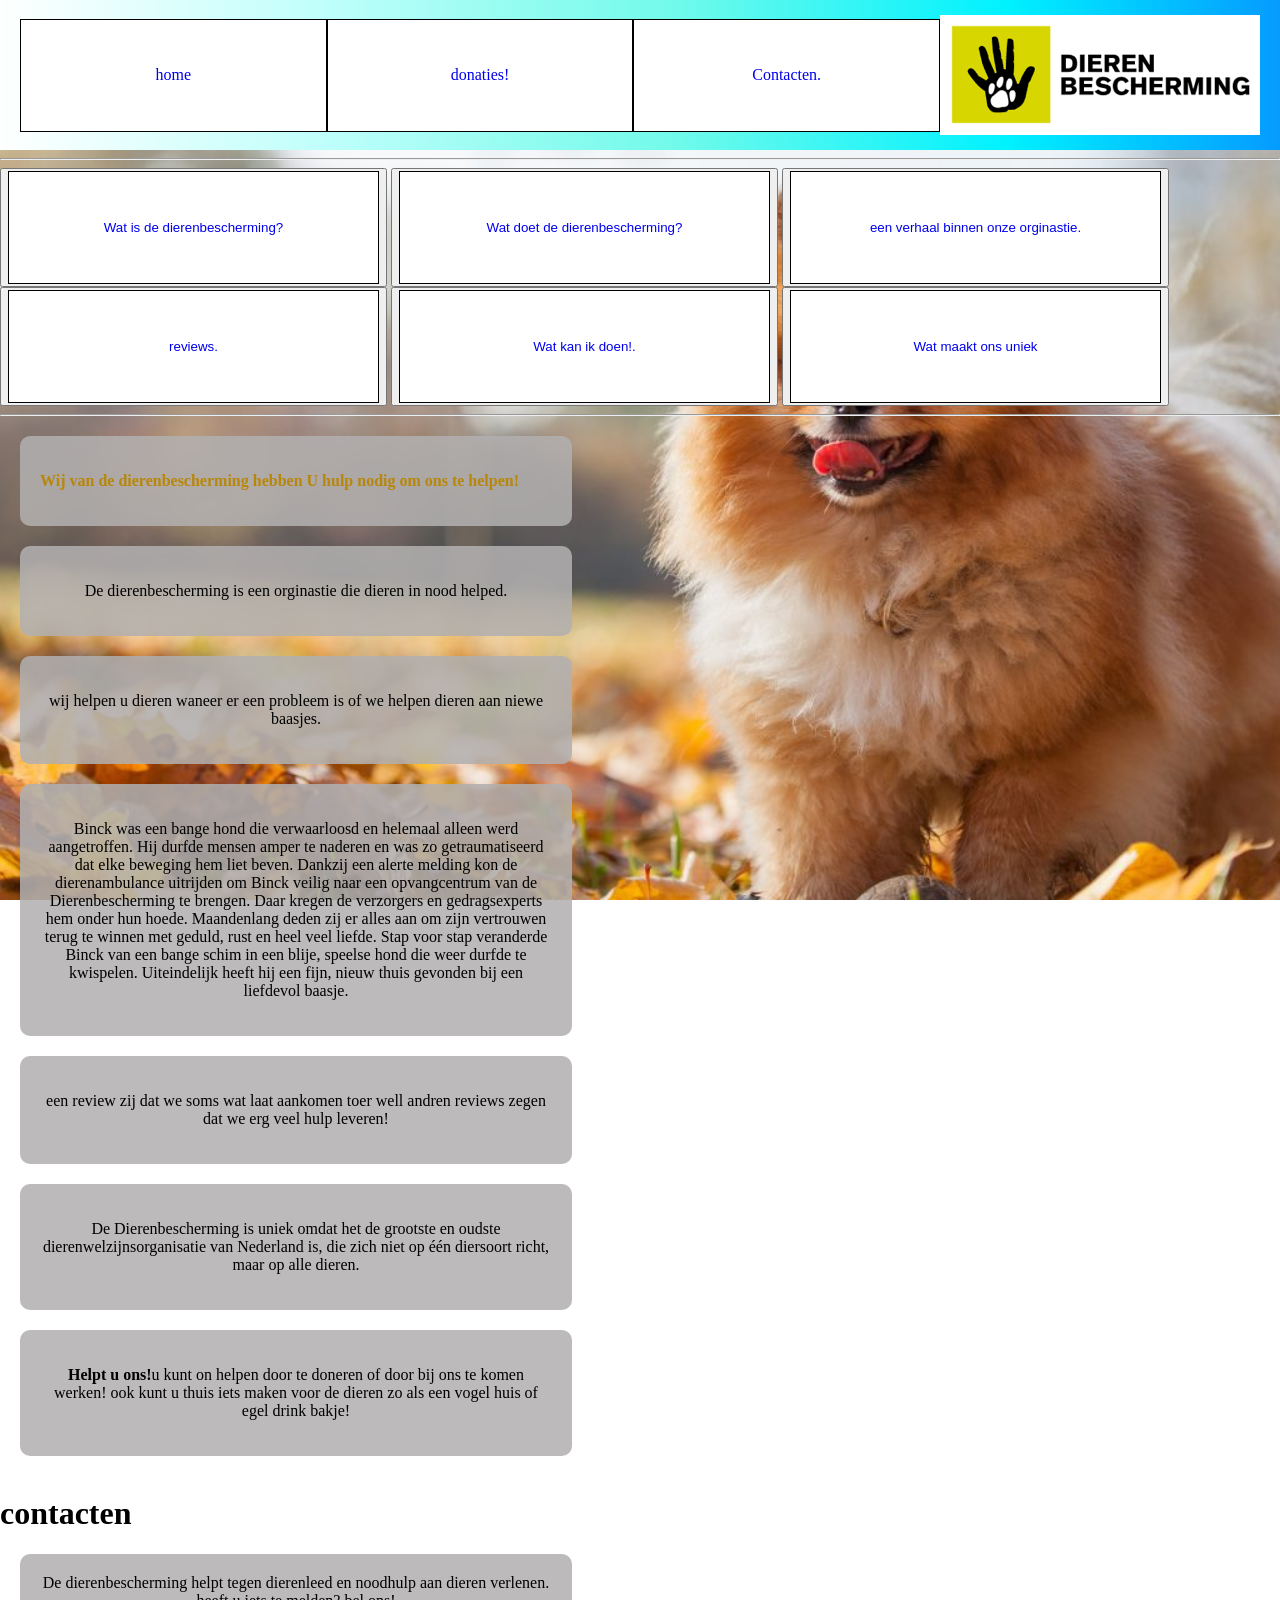
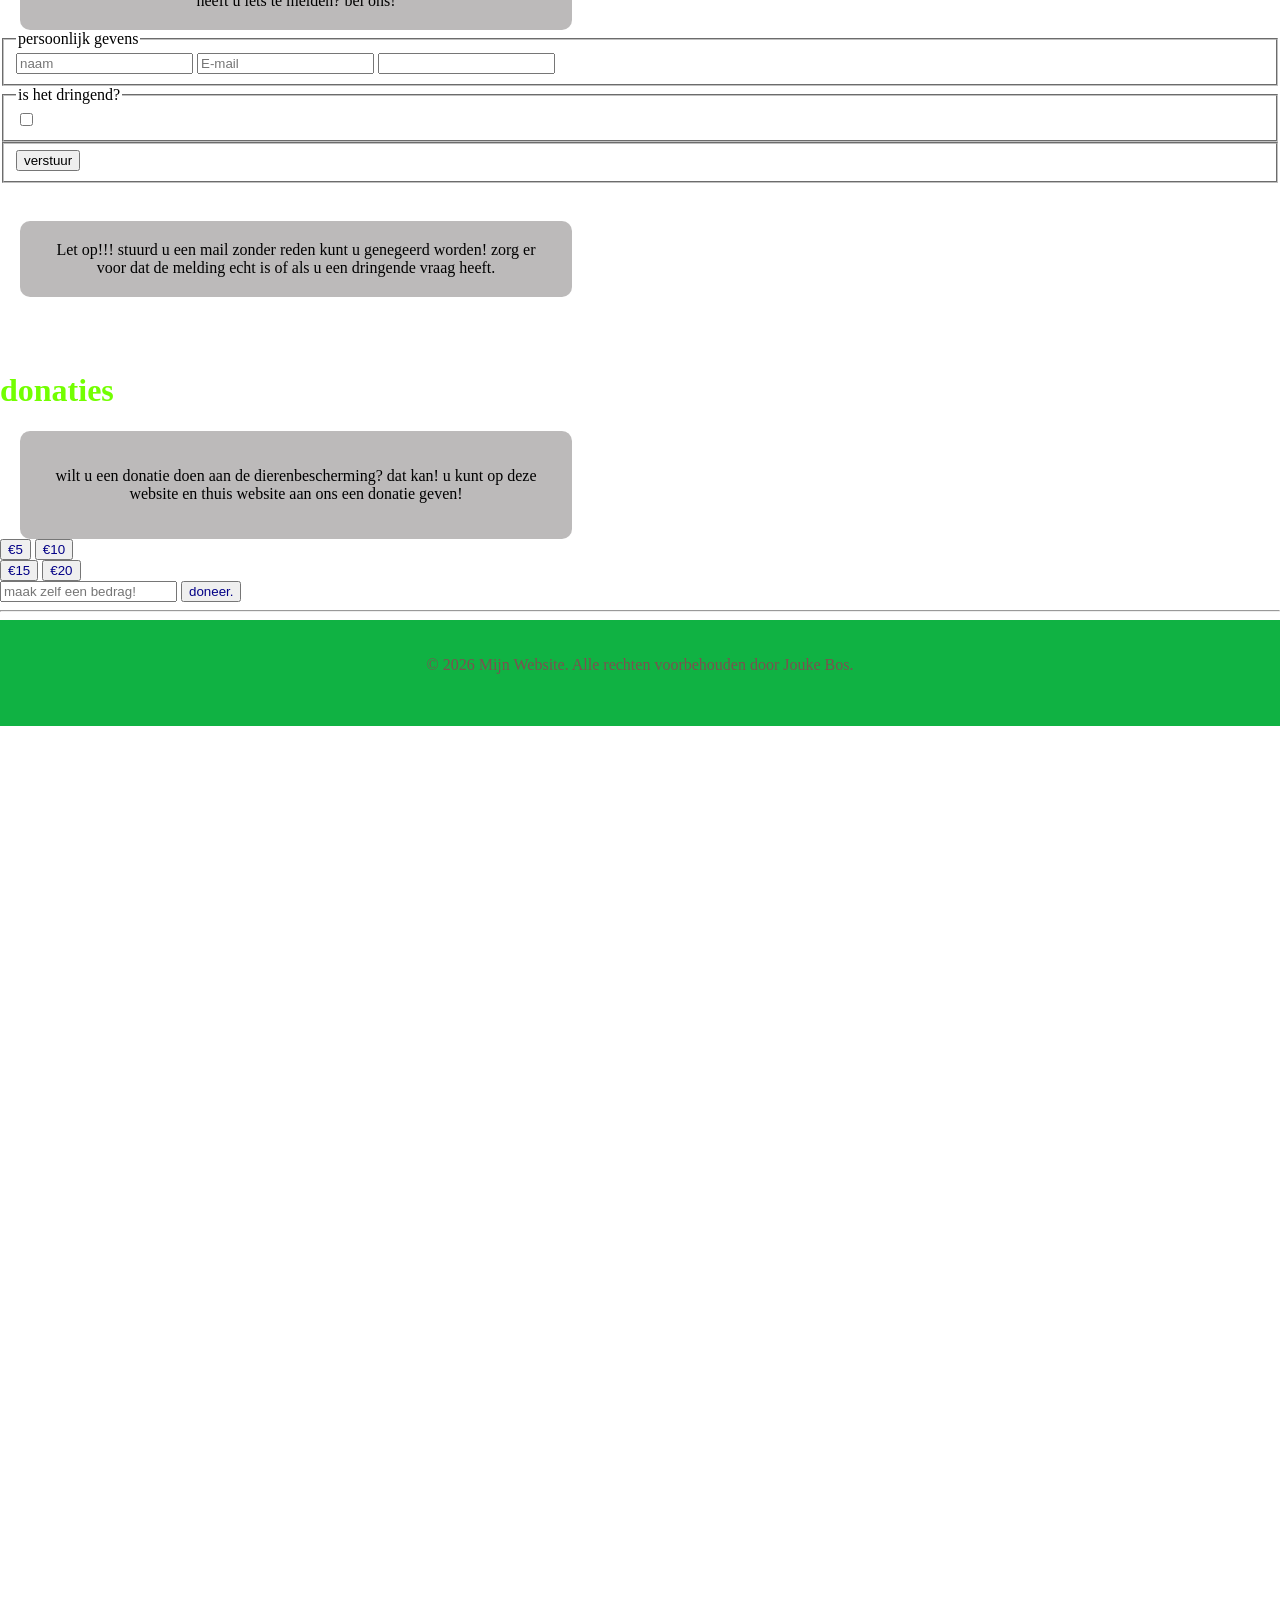
==== commit 63bc75ea: "foramted document" ====
--- a/index.html
+++ b/index.html
@@ -17,92 +17,93 @@
 
         <div>
             <header class="header_side">
-        <a href="index.html">home</a>
-     <a href="#item6">donaties!</a>
-           <a href="#item8">Contacten.</a>
+                <a href="index.html">home</a>
+                <a href="#item6">donaties!</a>
+                <a href="#item8">Contacten.</a>
 
-            <img src="pictures/dierBes.png" alt="een foto van de dierenbescherming">
+                <img src="pictures/dierBes.png" alt="een foto van de dierenbescherming">
         </div>
         <hr>
         <button><a href="#item2">Wat is de dierenbescherming?</a></button>
         <button><a href="#item3">Wat doet de dierenbescherming?</a></button>
-        <button><a href="#item4">een verhaal binnen onze orginastie.</a></button>>
+        <button><a href="#item4">een verhaal binnen onze orginastie.</a></button>
         <button><a href="#item5">reviews.</a></button>
-         <button><a href="#item8">Wat kan ik doen!.</a></button>
-       
+        <button><a href="#item8">Wat kan ik doen!.</a></button>
+
         <button><a href="#item7">Wat maakt ons uniek</a></button>
     </header>
-       
-        <hr>
-        <main>
 
-    <div class="box">
-                <p id="call_to_action"> <strong>Wij van de dierenbescherming hebben U hulp nodig om ons te helpen!</strong>
-                </p>
-            </div>
+    <hr>
+    <main>
 
-            <div class="box">
-                <p id="item2">De dierenbescherming is een orginastie die dieren in nood helped.
-                </p>
-            </div>
+        <div class="box">
+            <p id="call_to_action"> <strong>Wij van de dierenbescherming hebben U hulp nodig om ons te helpen!</strong>
+            </p>
+        </div>
 
-            <div class="box">
-                <p id="item3">wij helpen u dieren waneer er een probleem is of we helpen dieren aan niewe baasjes.
-                </p>
-            </div>
+        <div class="box">
+            <p id="item2">De dierenbescherming is een orginastie die dieren in nood helped.
+            </p>
+        </div>
 
-            <div class="box">
-                <p id="item4">Binck was een bange hond die verwaarloosd en helemaal alleen werd aangetroffen. Hij durfde
-                    mensen amper te naderen en was zo getraumatiseerd dat elke beweging hem liet beven.
-                    Dankzij een alerte melding kon de dierenambulance uitrijden om Binck veilig naar een opvangcentrum
-                    van de Dierenbescherming te brengen. Daar kregen de verzorgers en gedragsexperts hem onder hun
-                    hoede. Maandenlang deden zij er alles aan om zijn vertrouwen terug te winnen met geduld, rust en
-                    heel veel liefde. Stap voor stap veranderde Binck van een bange schim in een blije, speelse hond die
-                    weer durfde te kwispelen. Uiteindelijk heeft hij een fijn, nieuw thuis gevonden bij een liefdevol
-                    baasje.
-                </p>
-            </div>
+        <div class="box">
+            <p id="item3">wij helpen u dieren waneer er een probleem is of we helpen dieren aan niewe baasjes.
+            </p>
+        </div>
 
-            <div class="box">
-                <p id="item5"> een review zij dat we soms wat laat aankomen toer well andren reviews zegen dat we erg
-                    veel hulp leveren!
-                </p>
-            </div>
+        <div class="box">
+            <p id="item4">Binck was een bange hond die verwaarloosd en helemaal alleen werd aangetroffen. Hij durfde
+                mensen amper te naderen en was zo getraumatiseerd dat elke beweging hem liet beven.
+                Dankzij een alerte melding kon de dierenambulance uitrijden om Binck veilig naar een opvangcentrum
+                van de Dierenbescherming te brengen. Daar kregen de verzorgers en gedragsexperts hem onder hun
+                hoede. Maandenlang deden zij er alles aan om zijn vertrouwen terug te winnen met geduld, rust en
+                heel veel liefde. Stap voor stap veranderde Binck van een bange schim in een blije, speelse hond die
+                weer durfde te kwispelen. Uiteindelijk heeft hij een fijn, nieuw thuis gevonden bij een liefdevol
+                baasje.
+            </p>
+        </div>
 
-            <div class="box">
-                <p id="item7">De Dierenbescherming is uniek omdat het de grootste en oudste dierenwelzijnsorganisatie
-                    van Nederland is, die zich niet op één diersoort richt, maar op alle dieren.
-                </p>
-            </div>
+        <div class="box">
+            <p id="item5"> een review zij dat we soms wat laat aankomen toer well andren reviews zegen dat we erg
+                veel hulp leveren!
+            </p>
+        </div>
 
-            <div class="box">
-                <p id="item8"> <strong>Helpt u ons!</strong>u kunt on helpen door te doneren of door bij ons te komen werken! ook kunt u thuis iets maken voor de dieren zo als een vogel huis of egel drink bakje!
-                </p>
-            </div>
+        <div class="box">
+            <p id="item7">De Dierenbescherming is uniek omdat het de grootste en oudste dierenwelzijnsorganisatie
+                van Nederland is, die zich niet op één diersoort richt, maar op alle dieren.
+            </p>
+        </div>
 
-  
-            <br>
-               <h1>contacten</h1>
-    <div>
-        <p class="box">De dierenbescherming helpt tegen dierenleed en noodhulp aan dieren verlenen. heeft u iets te
-            melden? bel ons!</p>
-    </div>
+        <div class="box">
+            <p id="item8"> <strong>Helpt u ons!</strong>u kunt on helpen door te doneren of door bij ons te komen
+                werken! ook kunt u thuis iets maken voor de dieren zo als een vogel huis of egel drink bakje!
+            </p>
+        </div>
+
+
+        <br>
+        <h1>contacten</h1>
+        <div>
+            <p class="box">De dierenbescherming helpt tegen dierenleed en noodhulp aan dieren verlenen. heeft u iets te
+                melden? bel ons!</p>
+        </div>
 
         <!-- Dit is de box waarin getypt kan worden -->
-       <form action="2010joukebos@gmail.com" method="post">
+        <form action="2010joukebos@gmail.com" method="post">
             <fieldset id="item8">
                 <legend>persoonlijk gevens</legend>
                 <label for="name"></label>
                 <input type="name" name="username" placeholder="naam" required>
-            <input type="email" name="email" placeholder="E-mail" required>
-                 <input type="text">
+                <input type="email" name="email" placeholder="E-mail" required>
+                <input type="text">
             </fieldset>
             <fieldset>
                 <legend>is het dringend?</legend>
                 <input type="checkbox">
             </fieldset>
             <fieldset>
-            <input type="submit" value="verstuur">
+                <input type="submit" value="verstuur">
             </fieldset>
         </form>
         <br>
@@ -110,49 +111,49 @@
             <p class="box">Let op!!! stuurd u een mail zonder reden kunt u genegeerd worden! zorg er voor dat de melding
                 echt is of als u een dringende vraag heeft.</p>
         </div>
-    <br>
-    <br>
-    <br>
+        <br>
+        <br>
+        <br>
 
-              <h1 id="item6">donaties</h1>
-            <div class="box">
-                <p>wilt u een donatie doen aan de dierenbescherming? dat kan! u kunt op deze website en thuis website
-                    aan ons een donatie geven!</p>
+        <h1 id="item6">donaties</h1>
+        <div class="box">
+            <p>wilt u een donatie doen aan de dierenbescherming? dat kan! u kunt op deze website en thuis website
+                aan ons een donatie geven!</p>
 
-            </div>
-            <div>
-                <button id="button6" onclick="window.location.href='index3.html'">
-                    €5
-                </button>
-                <button id="button6" onclick="window.location.href='index3.html'">
-                    €10
-                </button>
-                <br>
-                <button id="button6" onclick="window.location.href='index3.html'">
-                    €15
-                </button>
-                <button id="button6" onclick="window.location.href='index3.html'">
-                    €20
-                </button>
-                <br>
-                <input type="text" id="mijnInput" placeholder="maak zelf een bedrag!">
-                <button id="button6" onclick="window.location.href='index3.html'">
-                    doneer.
-                </button>
-            </div>
-            
-        </main>
+        </div>
+        <div>
+            <button id="button6" onclick="window.location.href='index3.html'">
+                €5
+            </button>
+            <button id="button6" onclick="window.location.href='index3.html'">
+                €10
+            </button>
+            <br>
+            <button id="button6" onclick="window.location.href='index3.html'">
+                €15
+            </button>
+            <button id="button6" onclick="window.location.href='index3.html'">
+                €20
+            </button>
+            <br>
+            <input type="text" id="mijnInput" placeholder="maak zelf een bedrag!">
+            <button id="button6" onclick="window.location.href='index3.html'">
+                doneer.
+            </button>
+        </div>
+
+    </main>
 
 
-        <hr>
+    <hr>
 
-      <footer class="site-footer">
-  <div class="footer-content">
-    <p>&copy; 2026 Mijn Website. Alle rechten voorbehouden door Jouke Bos.</p>
-    <ul class="footer-links">
-    </ul>
-  </div>
-</footer>
+    <footer class="site-footer">
+        <div class="footer-content">
+            <p>&copy; 2026 Mijn Website. Alle rechten voorbehouden door Jouke Bos.</p>
+            <ul class="footer-links">
+            </ul>
+        </div>
+    </footer>
 
 </body>
 
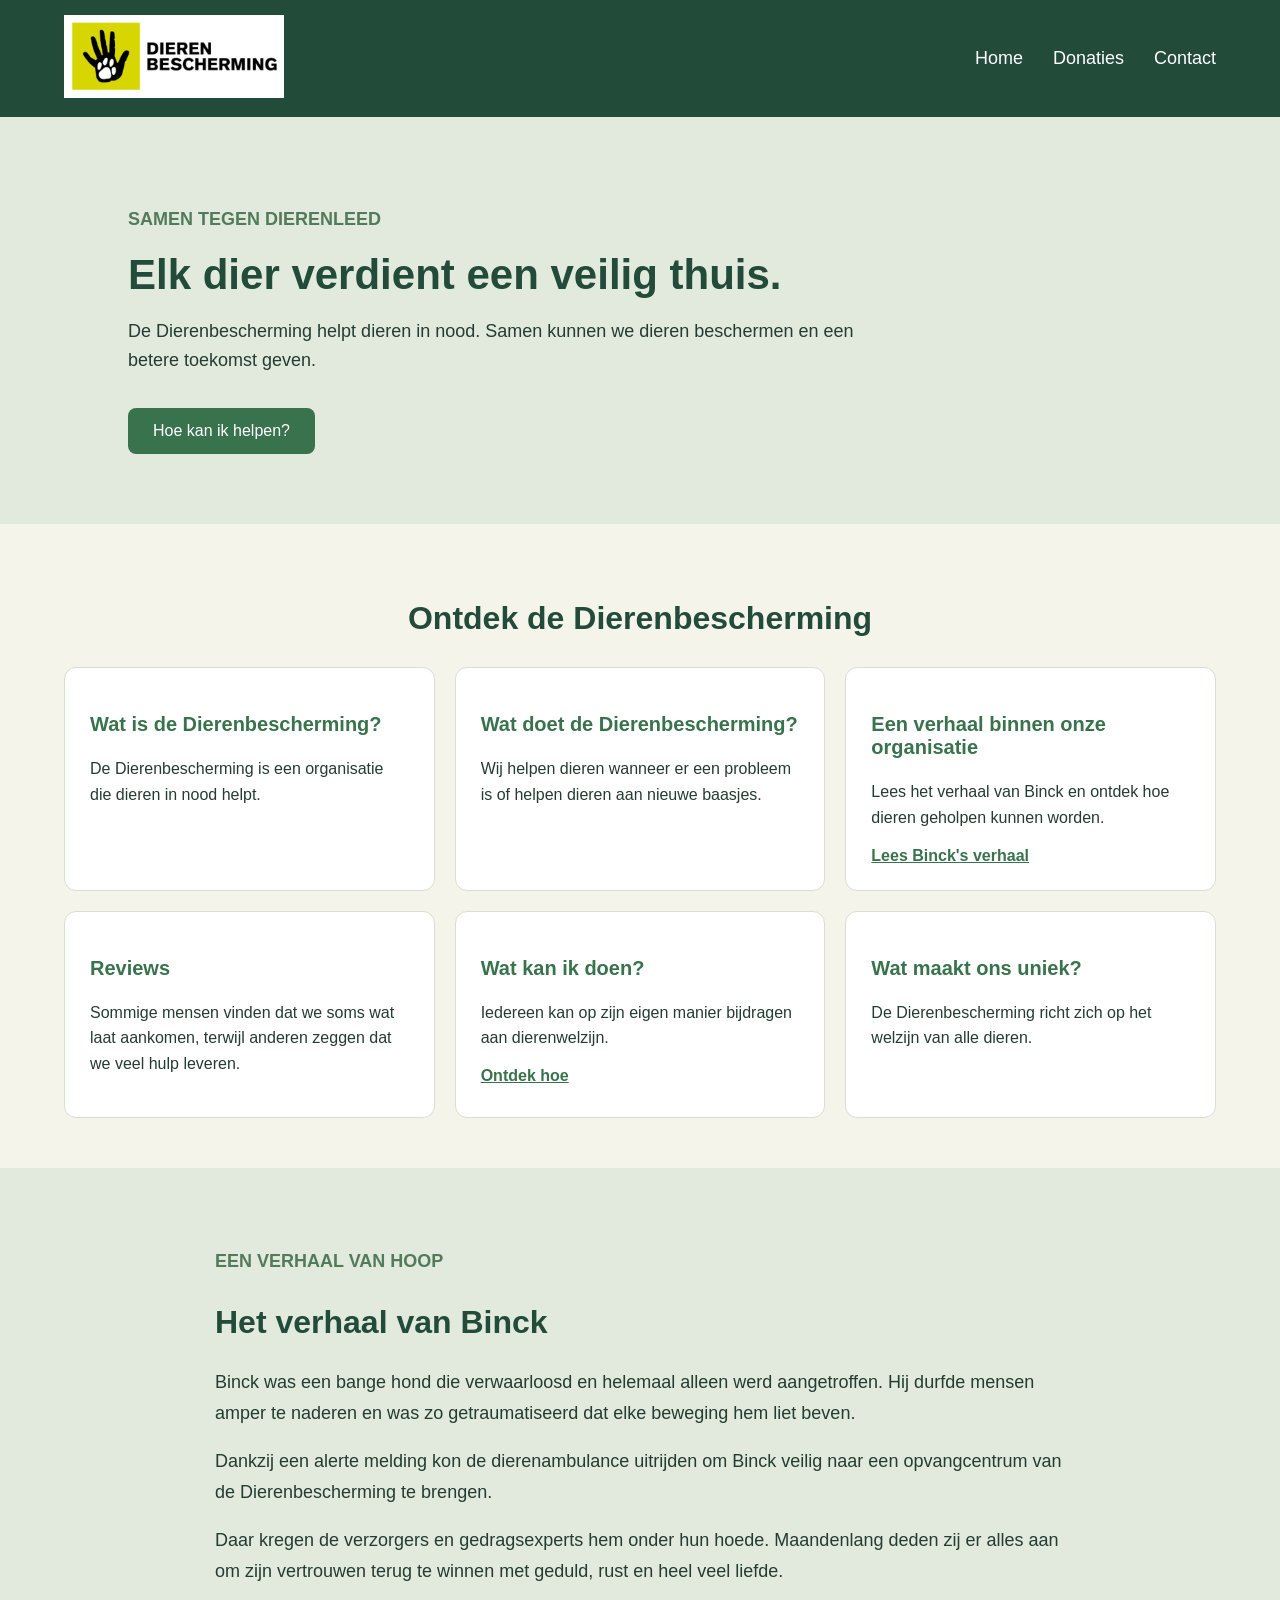
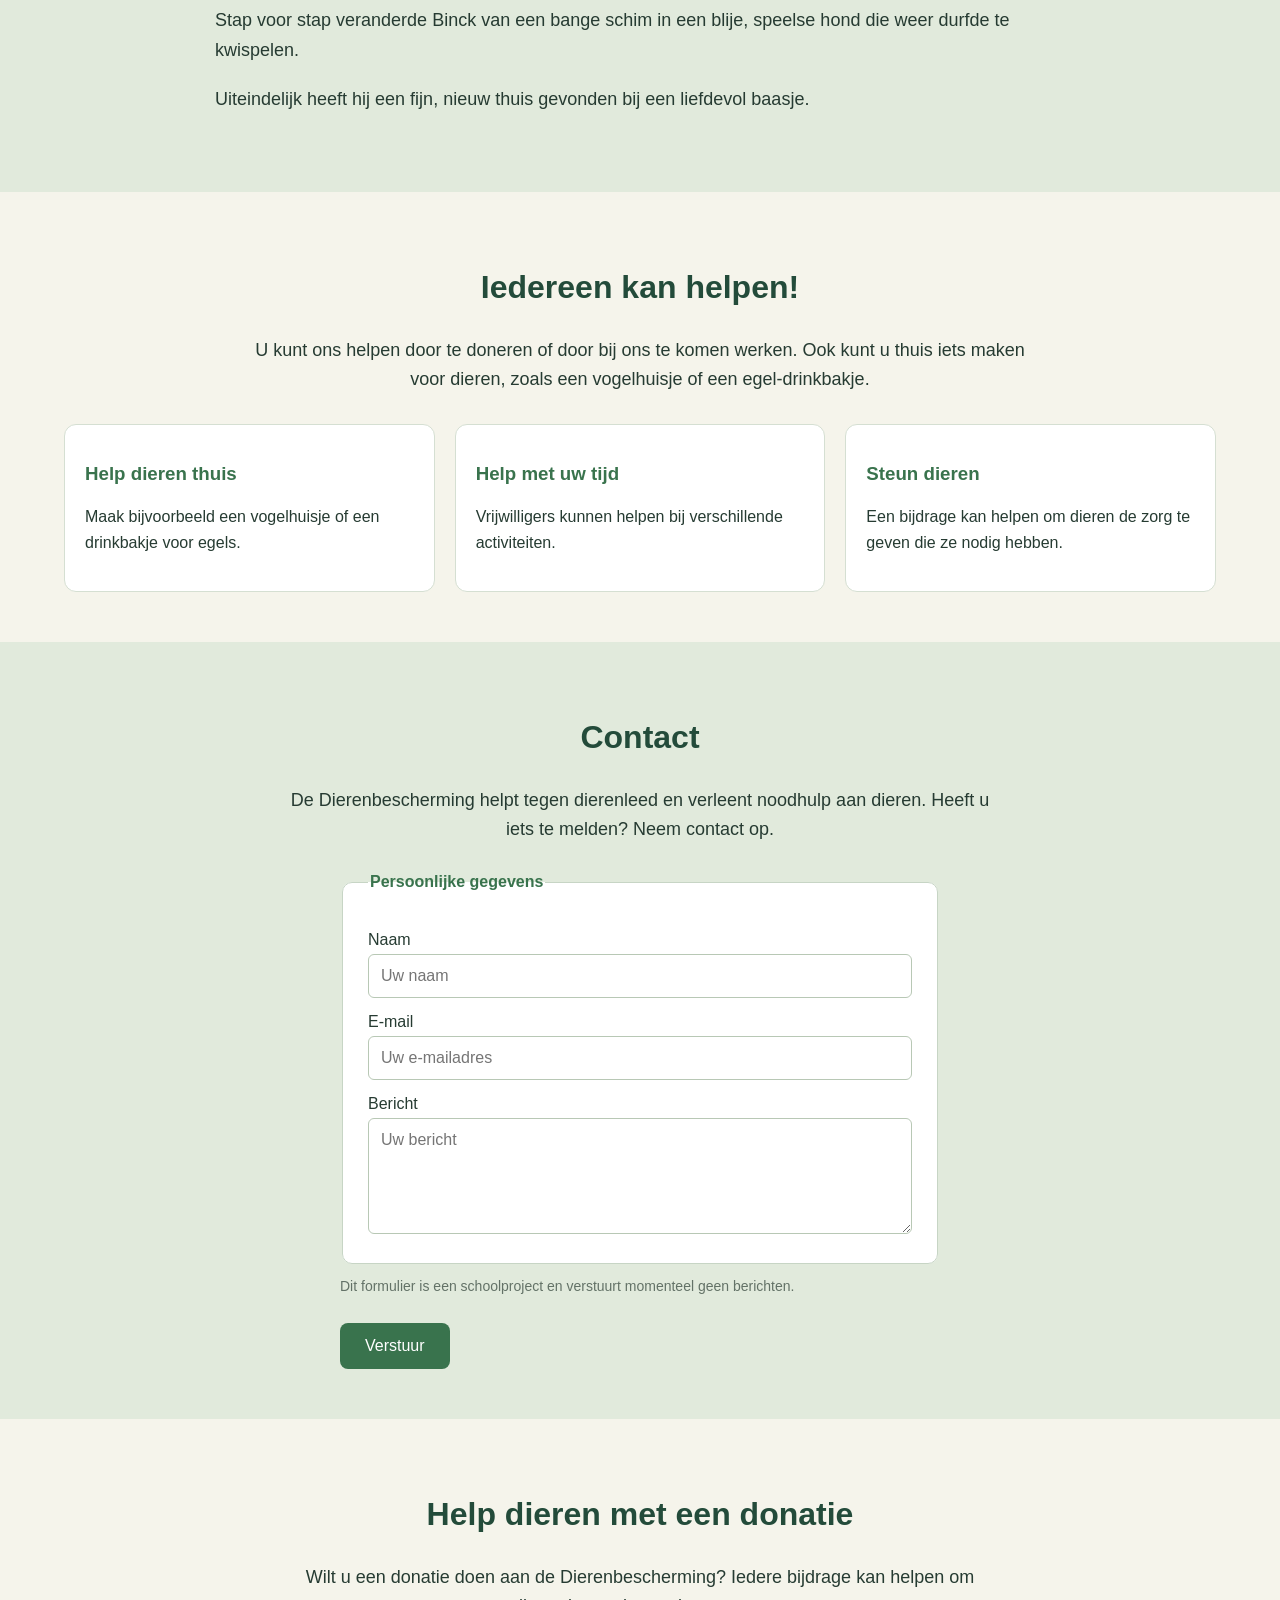
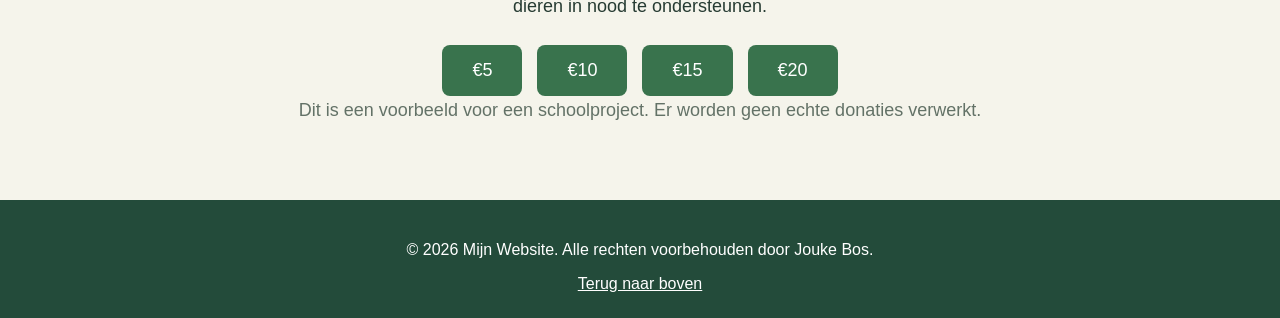
==== commit 08c1c3a2: "website make-over" ====
--- a/index.html
+++ b/index.html
@@ -1,160 +1,307 @@
+
 <!DOCTYPE html>
 <html lang="en">
 
 <head>
     <meta charset="UTF-8">
     <meta name="viewport" content="width=device-width, initial-scale=1.0">
-    <title>Goededoel</title>
+
+    <title>De Dierenbescherming</title>
+
     <link rel="icon" type="image/x-icon" href="/pictures/logotje.jpg">
     <link rel="stylesheet" href="style.css">
-
 </head>
 
-
-
 <body>
-    <header>
-
-        <div>
-            <header class="header_side">
-                <a href="index.html">home</a>
-                <a href="#item6">donaties!</a>
-                <a href="#item8">Contacten.</a>
-
-                <img src="pictures/dierBes.png" alt="een foto van de dierenbescherming">
-        </div>
-        <hr>
-        <button><a href="#item2">Wat is de dierenbescherming?</a></button>
-        <button><a href="#item3">Wat doet de dierenbescherming?</a></button>
-        <button><a href="#item4">een verhaal binnen onze orginastie.</a></button>
-        <button><a href="#item5">reviews.</a></button>
-        <button><a href="#item8">Wat kan ik doen!.</a></button>
-
-        <button><a href="#item7">Wat maakt ons uniek</a></button>
+
+    <!-- Navigatie -->
+    <header class="header_side">
+
+        <a href="index.html" class="logo">
+            <img src="pictures/dierBes.png"
+                 alt="Logo van de Dierenbescherming">
+        </a>
+
+        <nav class="navigation">
+            <a href="index.html">Home</a>
+            <a href="#item6">Donaties</a>
+            <a href="#contact">Contact</a>
+        </nav>
+
     </header>
 
-    <hr>
+
     <main>
 
-        <div class="box">
-            <p id="call_to_action"> <strong>Wij van de dierenbescherming hebben U hulp nodig om ons te helpen!</strong>
+        <!-- Welkomstgedeelte -->
+        <section class="hero">
+
+            <div class="hero_text">
+
+                <p class="small_title">
+                    Samen tegen dierenleed
+                </p>
+
+                <h1>
+                    Elk dier verdient een veilig thuis.
+                </h1>
+
+                <p>
+                    De Dierenbescherming helpt dieren in nood.
+                    Samen kunnen we dieren beschermen en een
+                    betere toekomst geven.
+                </p>
+
+                <a href="#item8" class="main_button">
+                    Hoe kan ik helpen?
+                </a>
+
+            </div>
+
+        </section>
+
+
+        <!-- Informatie -->
+        <section class="information">
+
+            <h2>Ontdek de Dierenbescherming</h2>
+
+            <div class="information_grid">
+
+                <div class="info_card">
+                    <h3>Wat is de Dierenbescherming?</h3>
+                    <p id="item2">
+                        De Dierenbescherming is een organisatie
+                        die dieren in nood helpt.
+                    </p>
+                </div>
+
+                <div class="info_card">
+                    <h3>Wat doet de Dierenbescherming?</h3>
+                    <p id="item3">
+                        Wij helpen dieren wanneer er een probleem
+                        is of helpen dieren aan nieuwe baasjes.
+                    </p>
+                </div>
+
+                <div class="info_card">
+                    <h3>Een verhaal binnen onze organisatie</h3>
+                    <p>
+                        Lees het verhaal van Binck en ontdek
+                        hoe dieren geholpen kunnen worden.
+                    </p>
+                    <a href="#item4">Lees Binck's verhaal</a>
+                </div>
+
+                <div class="info_card">
+                    <h3>Reviews</h3>
+                    <p id="item5">
+                        Sommige mensen vinden dat we soms wat
+                        laat aankomen, terwijl anderen zeggen
+                        dat we veel hulp leveren.
+                    </p>
+                </div>
+
+                <div class="info_card">
+                    <h3>Wat kan ik doen?</h3>
+                    <p>
+                        Iedereen kan op zijn eigen manier
+                        bijdragen aan dierenwelzijn.
+                    </p>
+                    <a href="#item8">Ontdek hoe</a>
+                </div>
+
+                <div class="info_card">
+                    <h3>Wat maakt ons uniek?</h3>
+                    <p id="item7">
+                        De Dierenbescherming richt zich op
+                        het welzijn van alle dieren.
+                    </p>
+                </div>
+
+            </div>
+
+        </section>
+
+
+        <!-- Binck's verhaal -->
+        <section class="story" id="item4">
+
+            <div class="story_text">
+
+                <p class="small_title">Een verhaal van hoop</p>
+
+                <h2>Het verhaal van Binck</h2>
+
+                <p>
+                    Binck was een bange hond die verwaarloosd
+                    en helemaal alleen werd aangetroffen.
+                    Hij durfde mensen amper te naderen en was
+                    zo getraumatiseerd dat elke beweging hem
+                    liet beven.
+                </p>
+
+                <p>
+                    Dankzij een alerte melding kon de
+                    dierenambulance uitrijden om Binck veilig
+                    naar een opvangcentrum van de
+                    Dierenbescherming te brengen.
+                </p>
+
+                <p>
+                    Daar kregen de verzorgers en gedragsexperts
+                    hem onder hun hoede. Maandenlang deden zij
+                    er alles aan om zijn vertrouwen terug te
+                    winnen met geduld, rust en heel veel liefde.
+                </p>
+
+                <p>
+                    Stap voor stap veranderde Binck van een
+                    bange schim in een blije, speelse hond die
+                    weer durfde te kwispelen.
+                </p>
+
+                <p>
+                    Uiteindelijk heeft hij een fijn, nieuw
+                    thuis gevonden bij een liefdevol baasje.
+                </p>
+
+            </div>
+
+        </section>
+
+
+        <!-- Hoe kan ik helpen -->
+        <section class="help" id="item8">
+
+            <h2>Iedereen kan helpen!</h2>
+
+            <p>
+                U kunt ons helpen door te doneren of door bij
+                ons te komen werken. Ook kunt u thuis iets
+                maken voor dieren, zoals een vogelhuisje of
+                een egel-drinkbakje.
             </p>
-        </div>
-
-        <div class="box">
-            <p id="item2">De dierenbescherming is een orginastie die dieren in nood helped.
+
+            <div class="help_cards">
+
+                <div class="help_card">
+                    <h3>Help dieren thuis</h3>
+                    <p>
+                        Maak bijvoorbeeld een vogelhuisje
+                        of een drinkbakje voor egels.
+                    </p>
+                </div>
+
+                <div class="help_card">
+                    <h3>Help met uw tijd</h3>
+                    <p>
+                        Vrijwilligers kunnen helpen bij
+                        verschillende activiteiten.
+                    </p>
+                </div>
+
+                <div class="help_card">
+                    <h3>Steun dieren</h3>
+                    <p>
+                        Een bijdrage kan helpen om dieren
+                        de zorg te geven die ze nodig hebben.
+                    </p>
+                </div>
+
+            </div>
+
+        </section>
+
+
+        <!-- Contact -->
+        <section class="contact" id="contact">
+
+            <h2>Contact</h2>
+
+            <p>
+                De Dierenbescherming helpt tegen dierenleed
+                en verleent noodhulp aan dieren.
+                Heeft u iets te melden? Neem contact op.
             </p>
-        </div>
-
-        <div class="box">
-            <p id="item3">wij helpen u dieren waneer er een probleem is of we helpen dieren aan niewe baasjes.
+
+            <form>
+
+                <fieldset>
+
+                    <legend>Persoonlijke gegevens</legend>
+
+                    <label for="name">Naam</label>
+                    <input type="text" id="name"
+                           name="username" placeholder="Uw naam">
+
+                    <label for="email">E-mail</label>
+                    <input type="email" id="email"
+                           name="email" placeholder="Uw e-mailadres">
+
+                    <label for="message">Bericht</label>
+                    <textarea id="message" name="message"
+                              rows="5"
+                              placeholder="Uw bericht"></textarea>
+
+                </fieldset>
+
+                <p class="form_note">
+                    Dit formulier is een schoolproject en
+                    verstuurt momenteel geen berichten.
+                </p>
+
+                <button type="submit" class="main_button">
+                    Verstuur
+                </button>
+
+            </form>
+
+        </section>
+
+
+        <!-- Donaties -->
+        <section class="donations" id="item6">
+
+            <h2>Help dieren met een donatie</h2>
+
+            <p>
+                Wilt u een donatie doen aan de
+                Dierenbescherming? Iedere bijdrage kan helpen
+                om dieren in nood te ondersteunen.
             </p>
-        </div>
-
-        <div class="box">
-            <p id="item4">Binck was een bange hond die verwaarloosd en helemaal alleen werd aangetroffen. Hij durfde
-                mensen amper te naderen en was zo getraumatiseerd dat elke beweging hem liet beven.
-                Dankzij een alerte melding kon de dierenambulance uitrijden om Binck veilig naar een opvangcentrum
-                van de Dierenbescherming te brengen. Daar kregen de verzorgers en gedragsexperts hem onder hun
-                hoede. Maandenlang deden zij er alles aan om zijn vertrouwen terug te winnen met geduld, rust en
-                heel veel liefde. Stap voor stap veranderde Binck van een bange schim in een blije, speelse hond die
-                weer durfde te kwispelen. Uiteindelijk heeft hij een fijn, nieuw thuis gevonden bij een liefdevol
-                baasje.
+
+            <div class="donation_buttons">
+
+                <button type="button">€5</button>
+                <button type="button">€10</button>
+                <button type="button">€15</button>
+                <button type="button">€20</button>
+
+            </div>
+
+            <p class="form_note">
+                Dit is een voorbeeld voor een schoolproject.
+                Er worden geen echte donaties verwerkt.
             </p>
-        </div>
-
-        <div class="box">
-            <p id="item5"> een review zij dat we soms wat laat aankomen toer well andren reviews zegen dat we erg
-                veel hulp leveren!
-            </p>
-        </div>
-
-        <div class="box">
-            <p id="item7">De Dierenbescherming is uniek omdat het de grootste en oudste dierenwelzijnsorganisatie
-                van Nederland is, die zich niet op één diersoort richt, maar op alle dieren.
-            </p>
-        </div>
-
-        <div class="box">
-            <p id="item8"> <strong>Helpt u ons!</strong>u kunt on helpen door te doneren of door bij ons te komen
-                werken! ook kunt u thuis iets maken voor de dieren zo als een vogel huis of egel drink bakje!
-            </p>
-        </div>
-
-
-        <br>
-        <h1>contacten</h1>
-        <div>
-            <p class="box">De dierenbescherming helpt tegen dierenleed en noodhulp aan dieren verlenen. heeft u iets te
-                melden? bel ons!</p>
-        </div>
-
-        <!-- Dit is de box waarin getypt kan worden -->
-        <form action="2010joukebos@gmail.com" method="post">
-            <fieldset id="item8">
-                <legend>persoonlijk gevens</legend>
-                <label for="name"></label>
-                <input type="name" name="username" placeholder="naam" required>
-                <input type="email" name="email" placeholder="E-mail" required>
-                <input type="text">
-            </fieldset>
-            <fieldset>
-                <legend>is het dringend?</legend>
-                <input type="checkbox">
-            </fieldset>
-            <fieldset>
-                <input type="submit" value="verstuur">
-            </fieldset>
-        </form>
-        <br>
-        <div>
-            <p class="box">Let op!!! stuurd u een mail zonder reden kunt u genegeerd worden! zorg er voor dat de melding
-                echt is of als u een dringende vraag heeft.</p>
-        </div>
-        <br>
-        <br>
-        <br>
-
-        <h1 id="item6">donaties</h1>
-        <div class="box">
-            <p>wilt u een donatie doen aan de dierenbescherming? dat kan! u kunt op deze website en thuis website
-                aan ons een donatie geven!</p>
-
-        </div>
-        <div>
-            <button id="button6" onclick="window.location.href='index3.html'">
-                €5
-            </button>
-            <button id="button6" onclick="window.location.href='index3.html'">
-                €10
-            </button>
-            <br>
-            <button id="button6" onclick="window.location.href='index3.html'">
-                €15
-            </button>
-            <button id="button6" onclick="window.location.href='index3.html'">
-                €20
-            </button>
-            <br>
-            <input type="text" id="mijnInput" placeholder="maak zelf een bedrag!">
-            <button id="button6" onclick="window.location.href='index3.html'">
-                doneer.
-            </button>
-        </div>
+
+        </section>
 
     </main>
 
 
-    <hr>
-
+    <!-- Footer -->
     <footer class="site-footer">
-        <div class="footer-content">
-            <p>&copy; 2026 Mijn Website. Alle rechten voorbehouden door Jouke Bos.</p>
-            <ul class="footer-links">
-            </ul>
-        </div>
+
+        <p>
+            &copy; 2026 Mijn Website.
+            Alle rechten voorbehouden door Jouke Bos.
+        </p>
+
+        <a href="#top">Terug naar boven</a>
+
     </footer>
 
 </body>
 
-</html>+</html>
--- a/style.css
+++ b/style.css
@@ -1,229 +1,391 @@
-#item1 {
-    color: rgba(48, 146, 232, 0.647);
-}
-
-html {
-    scroll-behavior: smooth;
-    scroll-margin-top: 1500px;
-
-}
+
+/* Algemene instellingen */
 
 body {
     margin: 0;
-    min-height: 250vh;
-    background-image: url('pictures/achtergrond.jpg');
-    background-repeat: no-repeat;
-    background-attachment: fixed;
-    background-size: cover;
-}
-
-
-#b2 {
-    color: rosybrown
-}
-
-.highlight {
-    background-color: rgb(187, 187, 92);
-    color: (48, 146, 232, 0.647);
-}
-
-.box {
-    width: 40%;
-    height: 2%;
-    background-color: rgba(178, 176, 176, 0.866);
+    min-height: 100vh;
+
+    font-family: Arial, sans-serif;
+    color: #263b32;
+
+    background-color: #f5f4eb;
+}
+
+
+/* Navigatie */
+
+.header_side {
+    background-color: #234b3a;
+
+    padding: 15px 5%;
+
+    display: flex;
+    justify-content: space-between;
+    align-items: center;
+}
+
+.logo img {
+    width: 220px;
+    height: auto;
+}
+
+.navigation {
+    display: flex;
+    gap: 30px;
+}
+
+.navigation a {
+    color: white;
+    text-decoration: none;
+    font-size: 18px;
+}
+
+.navigation a:visited {
+    color: white;
+}
+
+
+/* Welkomstgedeelte */
+
+.hero {
+    background-color: #e1eadc;
+
+    padding: 70px 10%;
+}
+
+.hero_text {
+    max-width: 750px;
+}
+
+.small_title {
+    color: #527b5b;
+    font-size: 16px;
+    font-weight: bold;
+    text-transform: uppercase;
+}
+
+.hero h1 {
+    color: #234b3a;
+    font-size: 42px;
+    margin: 15px 0;
+}
+
+.hero p {
+    font-size: 18px;
+    line-height: 1.6;
+}
+
+
+/* Knoppen */
+
+.main_button {
+    display: inline-block;
+
+    background-color: #39734d;
+    color: white;
+
+    padding: 14px 25px;
+    margin-top: 15px;
+
+    border: none;
+    border-radius: 8px;
+
+    font-size: 16px;
+    text-decoration: none;
+}
+
+.main_button:visited {
+    color: white;
+}
+
+.main_button:hover {
+    background-color: #234b3a;
+}
+
+
+/* Informatie */
+
+.information {
+    padding: 50px 5%;
+}
+
+.information h2,
+.help h2,
+.contact h2,
+.donations h2 {
+    text-align: center;
+
+    color: #234b3a;
+    font-size: 32px;
+
+    margin-bottom: 30px;
+}
+
+
+/* Grid met informatiekaarten */
+
+.information_grid {
+    display: grid;
+
+    grid-template-columns: 1fr 1fr 1fr;
+
+    gap: 20px;
+}
+
+.info_card {
+    background-color: white;
+
+    padding: 25px;
+
+    border-radius: 12px;
+    border: 1px solid #d5dfd2;
+}
+
+.info_card h3 {
+    color: #39734d;
+    font-size: 20px;
+}
+
+.info_card p {
+    font-size: 16px;
+    line-height: 1.6;
+}
+
+.info_card a {
+    color: #39734d;
+    font-weight: bold;
+}
+
+
+/* Binck's verhaal */
+
+.story {
+    background-color: #e1eadc;
+
+    padding: 60px 10%;
+}
+
+.story_text {
+    max-width: 850px;
+    margin: 0 auto;
+}
+
+.story h2 {
+    color: #234b3a;
+    font-size: 32px;
+}
+
+.story p {
+    font-size: 18px;
+    line-height: 1.7;
+}
+
+
+/* Hoe kan ik helpen */
+
+.help {
+    padding: 50px 5%;
+}
+
+.help > p {
+    max-width: 800px;
+    margin: 0 auto 30px;
+
+    text-align: center;
+
+    font-size: 18px;
+    line-height: 1.6;
+}
+
+.help_cards {
+    display: flex;
+    justify-content: center;
+    gap: 20px;
+}
+
+.help_card {
+    width: 30%;
+
+    background-color: white;
+
     padding: 20px;
-    margin: 20px 20px 0px 20px;
-    text-align: center;
-    border-radius: 10px
-}
-
-
-
-a {
-    text-decoration: none;
-}
-
-a:visited {
-    color: black;
-}
-
-#item2 {
-    color: rgb(0, 0, 0);
-}
-
-#item2 {
-    text-decoration: none;
-}
-
-item2:visited {
-    color: black;
-}
-
-#wat_is {
-    color: black;
-}
-
-#item3 {
-    color: black;
-}
-
-#item3 {
-    text-decoration: none;
-}
-
-item3:visited {
-    color: black;
-}
-
-#item4 {
-    color: black;
-}
-
-#item4 {
-    text-decoration: none;
-}
-
-item4:visited {
-    color: black;
-}
-
-#item5 {
-    color: black;
-}
-
-#item5 {
-    text-decoration: none;
-}
-
-item5:visited {
-    color: black;
-}
-
-#item6 {
-    color: rgb(115, 255, 0);
-}
-
-#item6 {
-    text-decoration: none;
-}
-
-item6:visited {
-    color: rgb(3, 3, 3);
-}
-
-#button6 {
-    color: rgb(3, 1, 134);
-}
-
-#button6 {
-    text-decoration: none;
-}
-
-button6:visited {
-    color: rgb(94, 168, 20);
-}
-
-#item7 {
-    color: black;
-}
-
-#item7 {
-    text-decoration: none;
-}
-
-item7:visited {
-    color: black;
-}
-
-html {
-    scroll-behavior: smooth;
-    scroll-margin-top: 1500px;
-
-}
-
-a {
+
+    border-radius: 12px;
+    border: 1px solid #d5dfd2;
+}
+
+.help_card h3 {
+    color: #39734d;
+}
+
+.help_card p {
+    line-height: 1.6;
+}
+
+
+/* Contact */
+
+.contact {
+    background-color: #e1eadc;
+
+    padding: 50px 5%;
+}
+
+.contact > p {
+    max-width: 700px;
+    margin: 0 auto 30px;
+
+    text-align: center;
+
+    font-size: 18px;
+    line-height: 1.6;
+}
+
+form {
+    max-width: 600px;
+    margin: 0 auto;
+}
+
+fieldset {
+    background-color: white;
+
+    border: 1px solid #c7d5c5;
+    border-radius: 10px;
+
+    padding: 25px;
+}
+
+legend {
+    color: #39734d;
+    font-weight: bold;
+}
+
+label {
+    display: block;
+    margin-top: 15px;
+}
+
+input,
+textarea {
+    width: 100%;
+
+    padding: 12px;
+    margin-top: 5px;
+
+    box-sizing: border-box;
+
+    border: 1px solid #b8c8b5;
+    border-radius: 6px;
+
+    font-family: Arial, sans-serif;
+    font-size: 16px;
+}
+
+textarea {
+    resize: vertical;
+}
+
+.form_note {
+    font-size: 14px;
+    color: #637267;
+}
+
+
+/* Donaties */
+
+.donations {
+    padding: 50px 5%;
+
+    text-align: center;
+}
+
+.donations > p {
+    max-width: 700px;
+    margin: 0 auto 25px;
+
+    font-size: 18px;
+    line-height: 1.6;
+}
+
+.donation_buttons {
     display: flex;
-    width: 349px;
-    height: 91px;
-    padding: 10px 10px;
-    flex-direction: column;
     justify-content: center;
-    align-items: center;
-    gap: 10px;
-    border: 1px solid #000;
-    background: #FFF;
-}
-
-body {
-    margin: 0;
-    min-height: 400vh;
-}
-
-button:hover {
-    background-color: yellow;
-}
-
-
-.box2 {
-    width: 20%;
-    height: 2%;
-    background-color: rgba(178, 176, 176, 0.866);
-    padding: 20px;
-    margin: 20px 20px 0px 20px;
-    text-align: center;
-    border-radius: 10px
-}
-
-#donatie1 {
-    color: rgb(0, 0, 0);
-}
-
-#donatie1 {
-    text-decoration: none;
-}
-
-donatie1:visited {
-    color: black;
-}
-
-.header_side {
-  background: linear-gradient(90deg, #feffff 0%, #c0fffb 25%, #72faea 52.52%, #00f2ff 78.52%, #059bff 100%);
-  padding: 15px 20px;
-  display: flex;
-  justify-content: space-between;
-  align-items: center;
-}
-
-#call_to_action{
-    color: darkgoldenrod;
-    text-align: center;
-    display: flex;
-    align-items: center;
-}
-
+    gap: 15px;
+}
+
+.donation_buttons button {
+    background-color: #39734d;
+    color: white;
+
+    padding: 15px 30px;
+
+    border: none;
+    border-radius: 8px;
+
+    font-size: 18px;
+}
+
+.donation_buttons button:hover {
+    background-color: #234b3a;
+}
+
+
+/* Footer */
 
 .site-footer {
-  background-color: #10b243;
-  color: #7c5050;
-  padding: 20px 0;
-  text-align: center;
-  margin-top: auto; /* Handig bij Flexbox voor een sticky footer */
+    background-color: #234b3a;
+    color: white;
+
+    padding: 25px;
+
+    text-align: center;
 }
 
 .site-footer a {
-  color: #f0f0f0;
-  text-decoration: none;
-}
-
-.site-footer a:hover {
-  text-decoration: underline;
-}
-
-.footer-links {
-  list-style: none;
-  padding: 0;
-  display: flex;
-  justify-content: center;
-  gap: 15px;
-  margin-top: 10px;
-}
+    color: white;
+}
+
+
+/* Kleine schermen */
+
+@media (max-width: 800px) {
+
+    .header_side {
+        flex-direction: column;
+        gap: 20px;
+    }
+
+    .navigation {
+        flex-wrap: wrap;
+        justify-content: center;
+    }
+
+    .information_grid {
+        grid-template-columns: 1fr 1fr;
+    }
+
+    .help_cards {
+        flex-direction: column;
+    }
+
+    .help_card {
+        width: auto;
+    }
+
+    .hero h1 {
+        font-size: 32px;
+    }
+
+}
+
+@media (max-width: 500px) {
+
+    .information_grid {
+        grid-template-columns: 1fr;
+    }
+
+    .donation_buttons {
+        flex-wrap: wrap;
+    }
+
+}
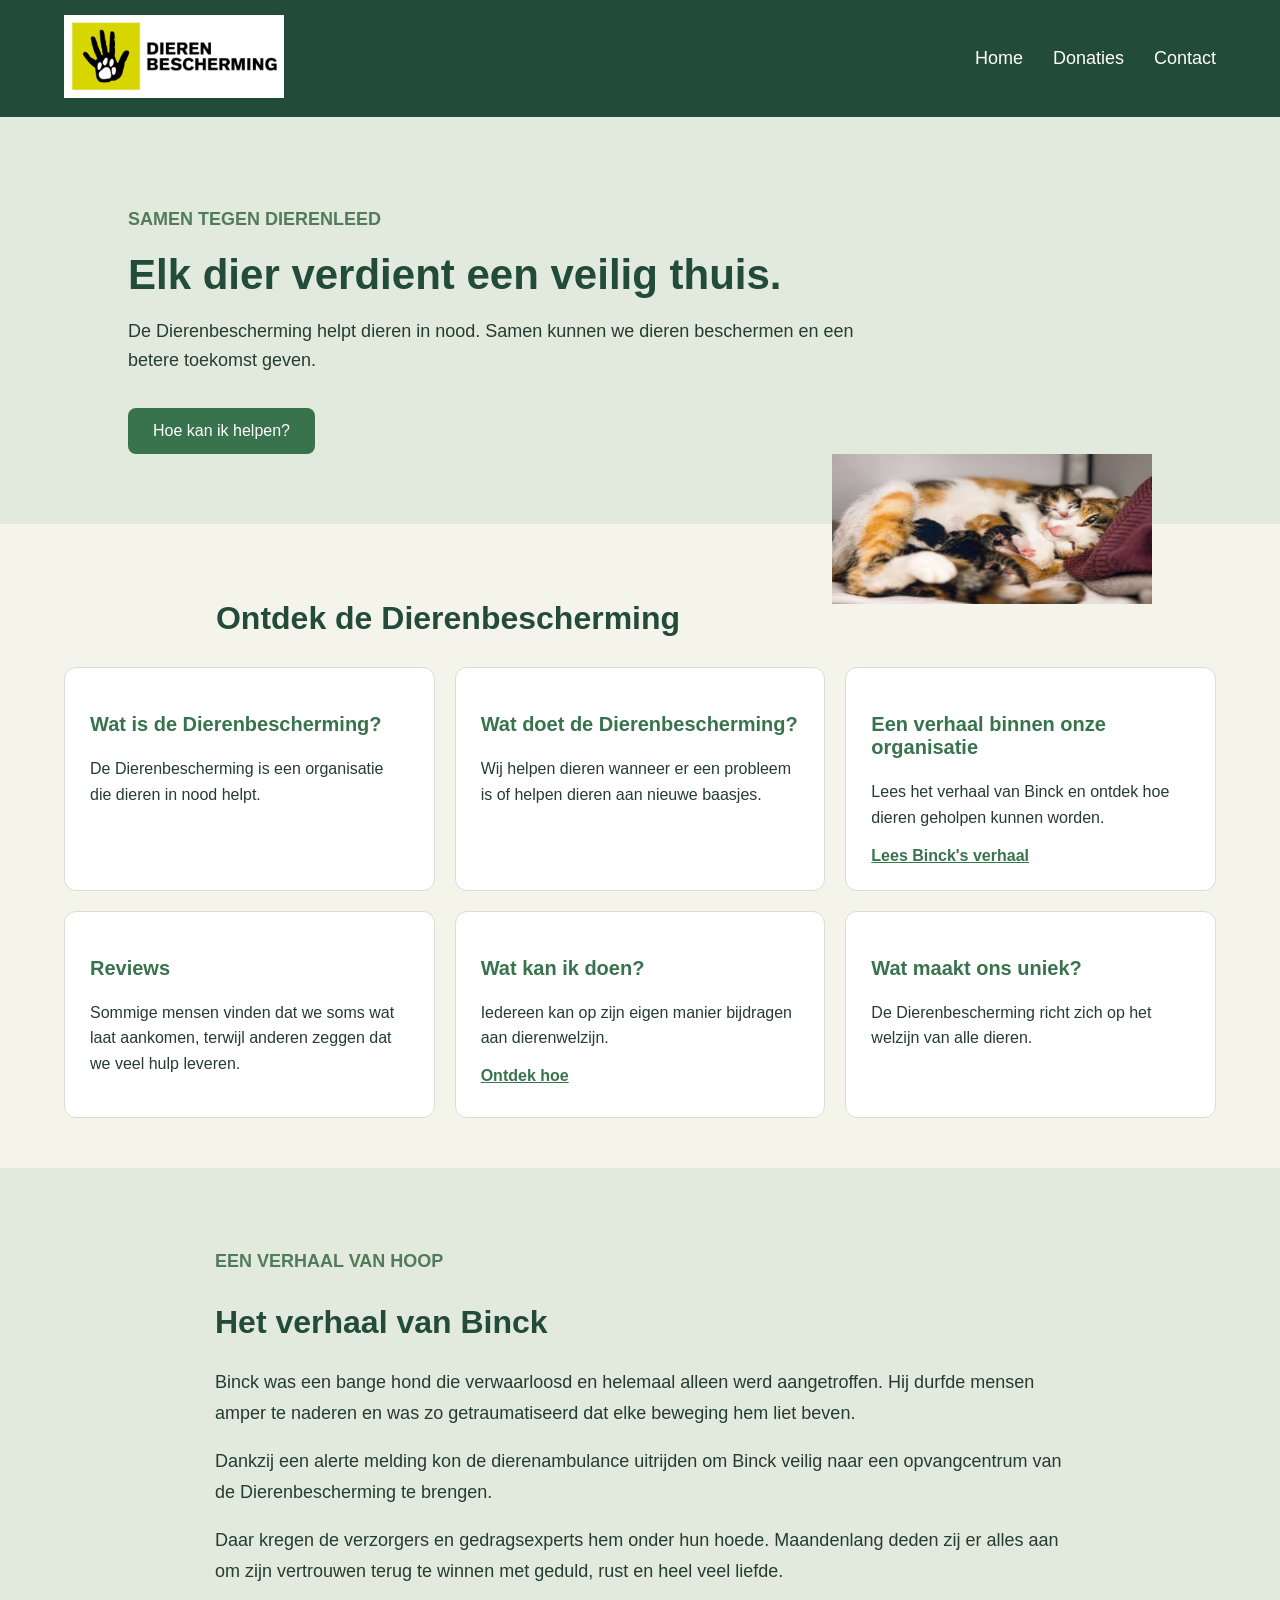
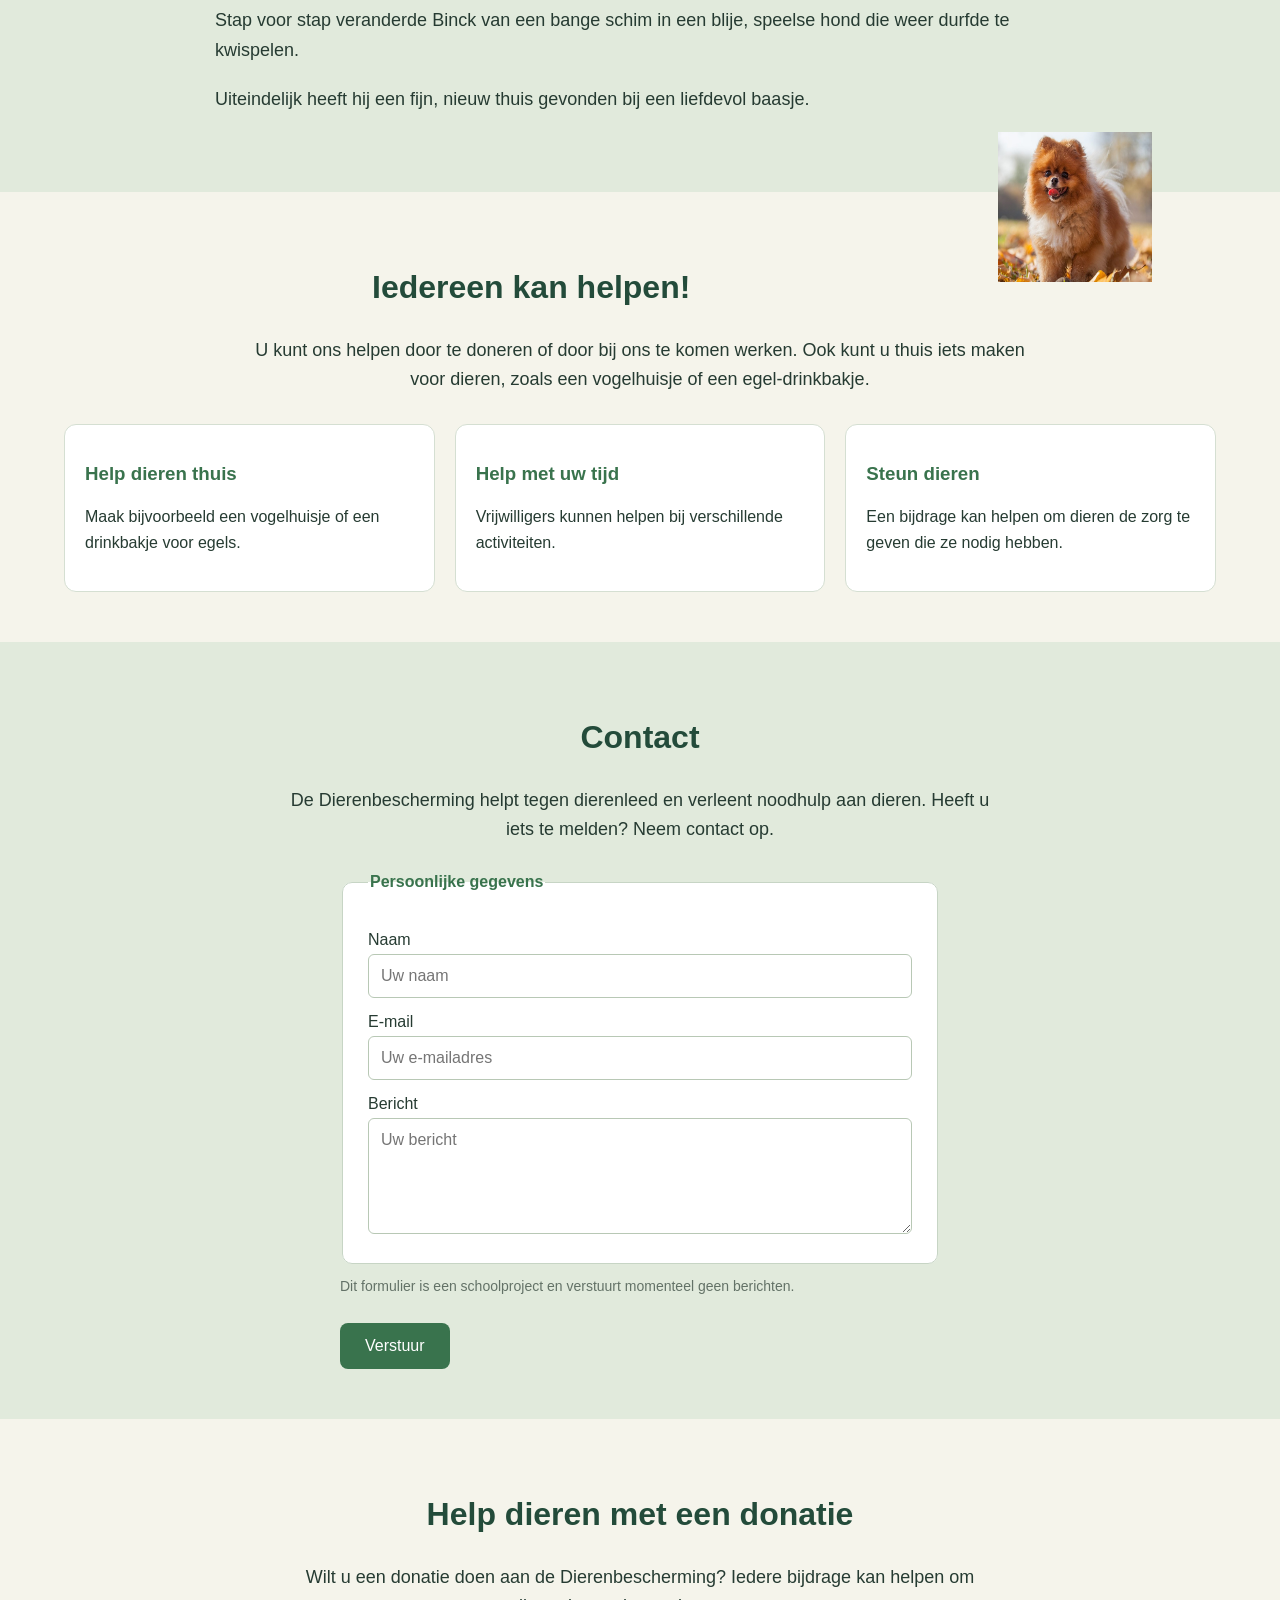
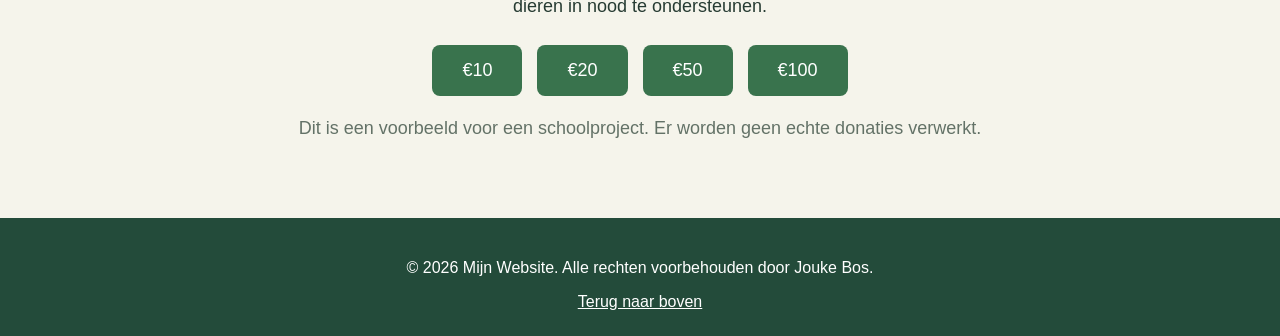
==== commit aed8ecd7: "niwew website plaatjes Added: 2 cute anamail pcituers" ====
--- a/index.html
+++ b/index.html
@@ -57,7 +57,8 @@
                 </a>
 
             </div>
-
+               <img id="kittens" src="pictures/Kitten_nest.jpg"
+                 alt="foto van een hondje" width="320" height="150" style="float:right">  
         </section>
 
 
@@ -167,7 +168,8 @@
                 </p>
 
             </div>
-
+            <img id="foto_hondje" src="pictures/achtergrond.jpg"
+                 alt="foto van een hondje" width="200" height="150" style="float:right">
         </section>
 
 
@@ -273,12 +275,14 @@
 
             <div class="donation_buttons">
 
-                <button type="button">€5</button>
                 <button type="button">€10</button>
-                <button type="button">€15</button>
                 <button type="button">€20</button>
-
-            </div>
+                <button type="button">€50</button>
+                <button type="button">€100</button>
+
+            </div>
+
+            <br>
 
             <p class="form_note">
                 Dit is een voorbeeld voor een schoolproject.
--- a/style.css
+++ b/style.css
@@ -75,7 +75,6 @@
     line-height: 1.6;
 }
 
-
 /* Knoppen */
 
 .main_button {
@@ -180,6 +179,11 @@
     line-height: 1.7;
 }
 
+#foto_hondje{
+     display: block;
+  margin: auto;
+  width: 15%;
+}
 
 /* Hoe kan ik helpen */
 
